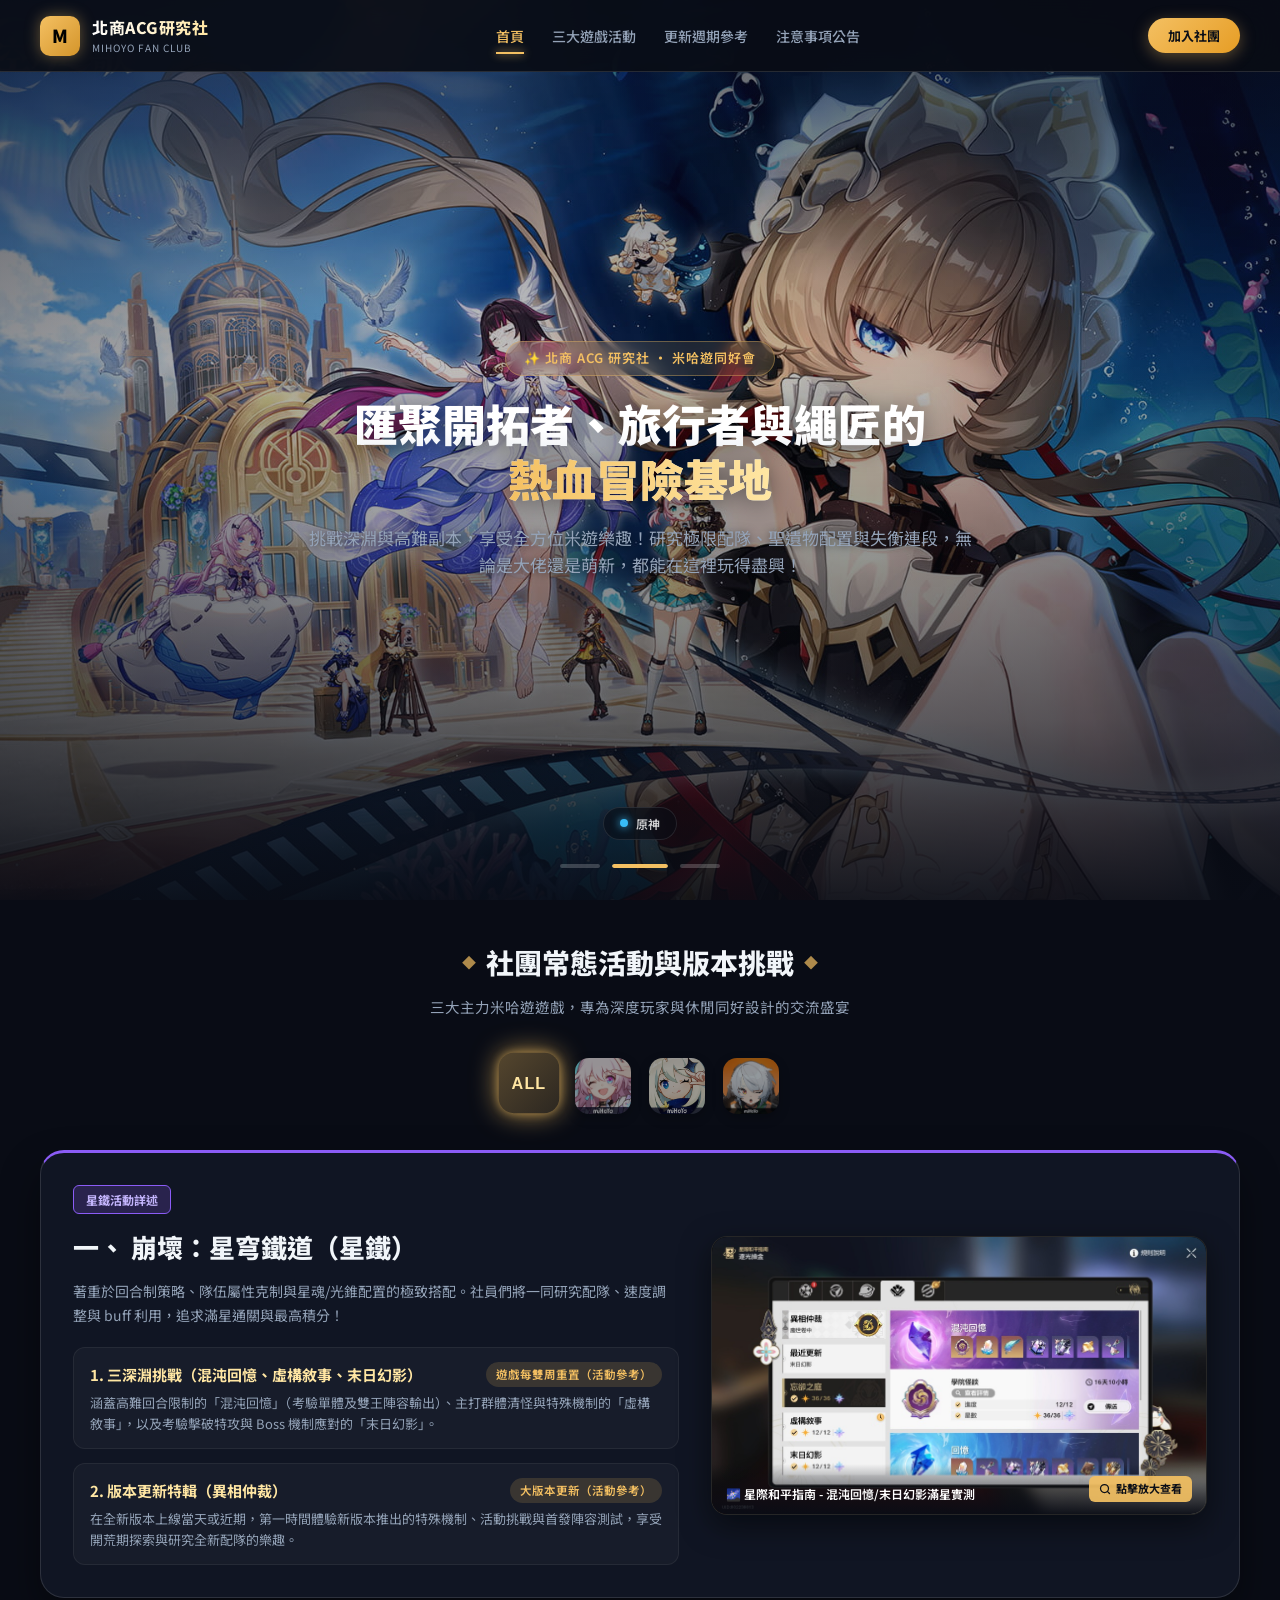
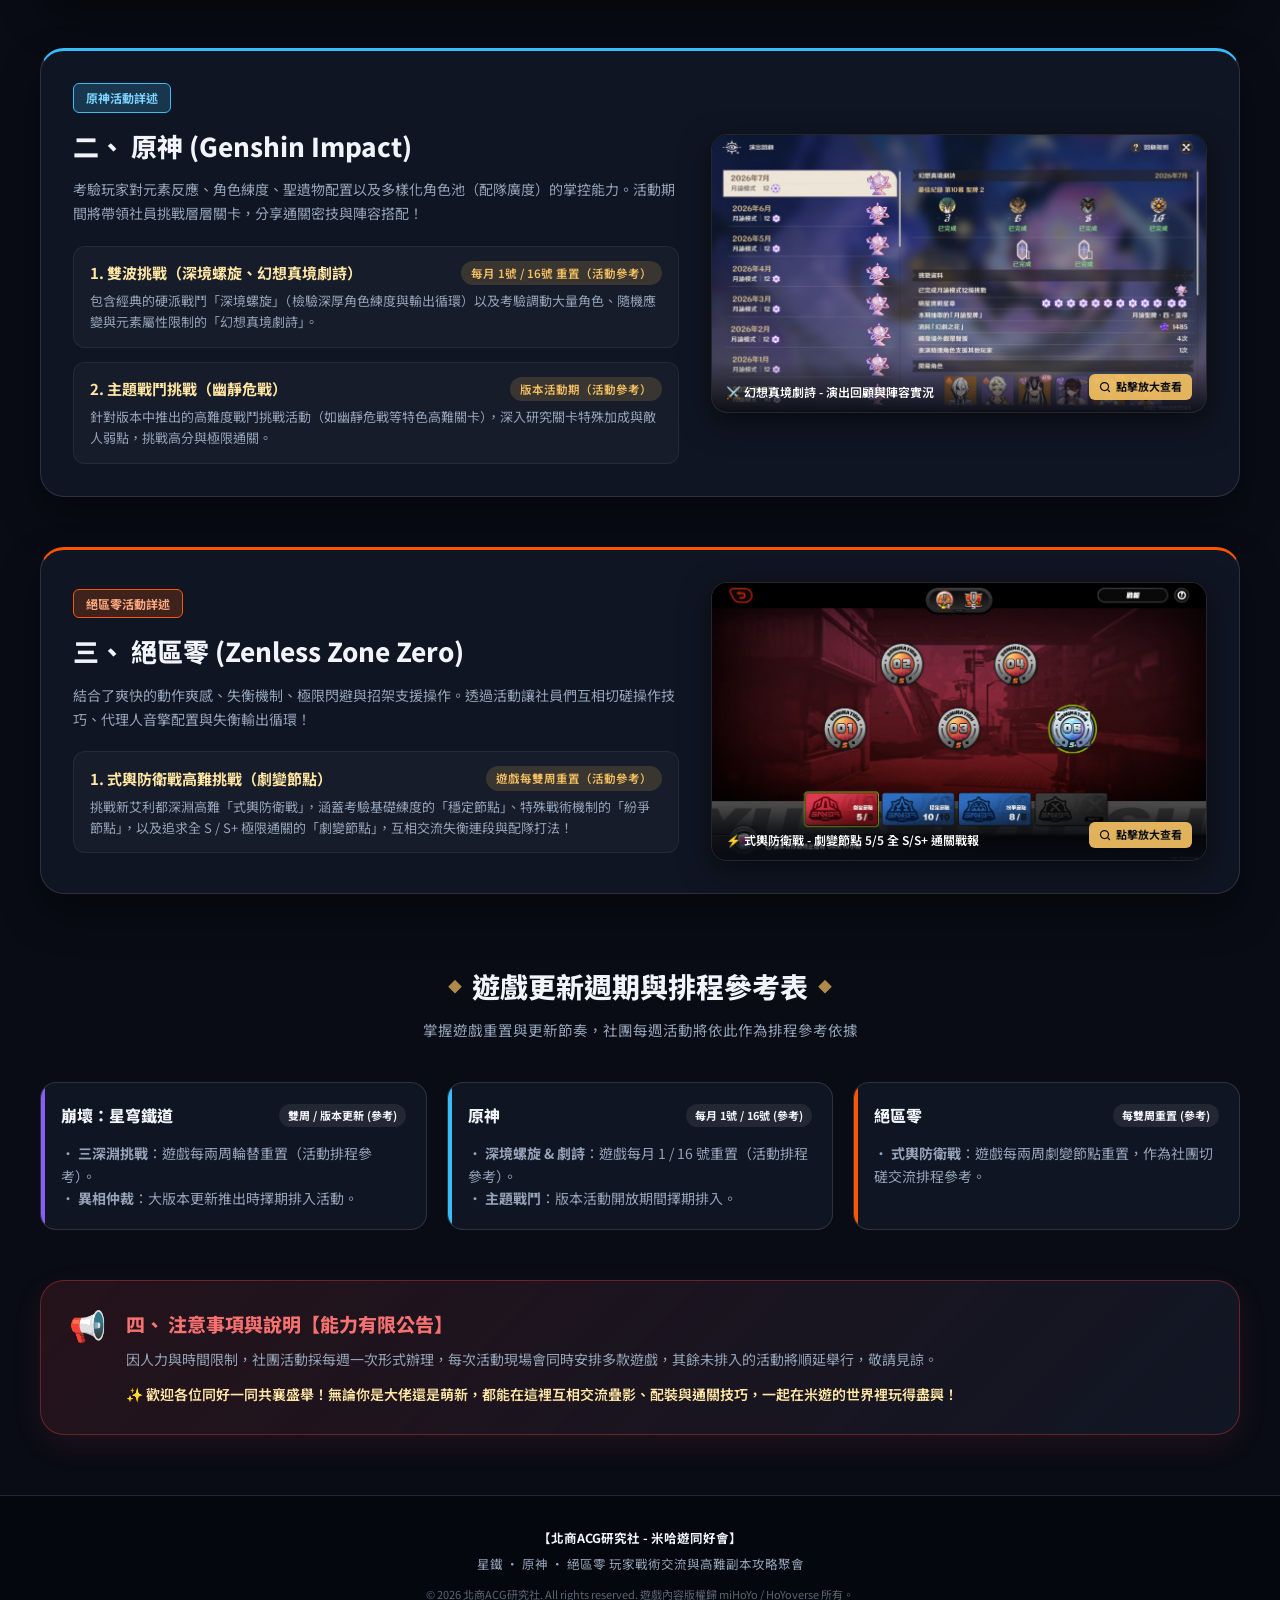
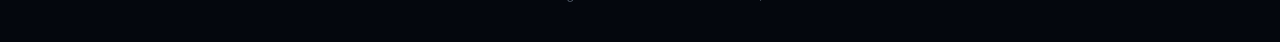
==== index.html @ 608c9e54 "Add files via upload" ====
<!DOCTYPE html>
<html lang="zh-Hant-TW">
<head>
  <meta charset="UTF-8">
  <meta name="viewport" content="width=device-width, initial-scale=1.0">
  <title>北商ACG研究社 - 米哈遊同好會 | 社團活動官方特刊</title>
  <meta name="description" content="匯聚開拓者、旅行者與繩匠的熱血基地！挑戰星鐵三深淵、原神幻想真境劇詩與絕區零危局強襲，享受全方位米遊樂趣！">
  <meta http-equiv="Cache-Control" content="no-cache, no-store, must-revalidate">
  <meta http-equiv="Pragma" content="no-cache">
  <meta http-equiv="Expires" content="0">
  <!-- Google Fonts -->
  <link rel="preconnect" href="https://fonts.googleapis.com">
  <link rel="preconnect" href="https://fonts.gstatic.com" crossorigin>
  <link href="https://fonts.googleapis.com/css2?family=Noto+Sans+TC:wght@400;500;700;900&family=Outfit:wght@600;800;900&display=swap" rel="stylesheet">
  <!-- Stylesheet -->
  <link rel="stylesheet" href="./style.css?v=2.3">
</head>
<body>

  <!-- Navbar Navigation -->
  <header class="navbar">
    <a href="#" class="navbar-brand">
      <div class="logo-badge">M</div>
      <div class="brand-text">
        <h1>北商ACG研究社</h1>
        <p>MIHOYO FAN CLUB</p>
      </div>
    </a>
    
    <button class="hamburger-btn" id="hamburgerBtn" aria-label="開選單">
      <span></span>
      <span></span>
      <span></span>
    </button>

    <ul class="nav-links" id="navLinks">
      <li><a href="#hero" class="active">首頁</a></li>
      <li><a href="#games">三大遊戲活動</a></li>
      <li><a href="#schedule">更新週期參考</a></li>
      <li><a href="#notice">注意事項公告</a></li>
      <li class="mobile-only-join">
        <div class="join-dropdown">
          <button class="btn-join" id="mobileJoinBtn">加入社團</button>
          <div class="join-dropdown-menu">
            <a href="javascript:void(0)" class="join-dropdown-item dc-qr-trigger">
              <svg width="18" height="18" viewBox="0 0 24 24" fill="currentColor"><path d="M20.317 4.37a19.791 19.791 0 0 0-4.885-1.515.074.074 0 0 0-.079.037c-.21.375-.444.864-.608 1.25a18.27 18.27 0 0 0-5.487 0 12.64 12.64 0 0 0-.617-1.25.077.077 0 0 0-.079-.037A19.736 19.736 0 0 0 3.677 4.37a.07.07 0 0 0-.032.027C.533 9.046-.32 13.58.099 18.057a.082.082 0 0 0 .031.057 19.9 19.9 0 0 0 5.993 3.03.078.078 0 0 0 .084-.028c.462-.63.874-1.295 1.226-1.994a.076.076 0 0 0-.041-.106 13.107 13.107 0 0 1-1.872-.892.077.077 0 0 1-.008-.128 10.2 10.2 0 0 0 .372-.292.074.074 0 0 1 .077-.01c3.928 1.793 8.18 1.793 12.062 0a.074.074 0 0 1 .078.01c.12.098.246.198.373.292a.077.077 0 0 1-.006.127 12.299 12.299 0 0 1-1.873.892.077.077 0 0 0-.041.107c.36.698.772 1.362 1.225 1.993a.076.076 0 0 0 .084.028 19.839 19.839 0 0 0 6.002-3.03.077.077 0 0 0 .032-.054c.5-5.177-.838-9.674-3.549-13.66a.061.061 0 0 0-.031-.03z"/></svg>
              <span>社團 DC 連結</span>
            </a>
            <a href="javascript:void(0)" class="join-dropdown-item ig-qr-trigger">
              <svg width="18" height="18" viewBox="0 0 24 24" fill="currentColor"><path d="M12 2.163c3.204 0 3.584.012 4.85.07 3.252.148 4.771 1.691 4.919 4.919.058 1.265.069 1.645.069 4.849 0 3.205-.012 3.584-.069 4.849-.149 3.225-1.664 4.771-4.919 4.919-1.266.058-1.644.07-4.85.07-3.204 0-3.584-.012-4.849-.07-3.26-.149-4.771-1.699-4.919-4.92-.058-1.265-.07-1.644-.07-4.849 0-3.204.013-3.583.07-4.849.149-3.227 1.664-4.771 4.919-4.919 1.266-.057 1.645-.069 4.849-.069zM12 0C8.741 0 8.333.014 7.053.072 2.695.272.273 2.69.073 7.052.014 8.333 0 8.741 0 12c0 3.259.014 3.668.072 4.948.2 4.358 2.618 6.78 6.98 6.98C8.333 23.986 8.741 24 12 24c3.259 0 3.668-.014 4.948-.072 4.354-.2 6.782-2.618 6.979-6.98.059-1.28.073-1.689.073-4.948 0-3.259-.014-3.667-.072-4.947-.196-4.354-2.617-6.78-6.979-6.98C15.668.014 15.259 0 12 0zm0 5.838a6.162 6.162 0 1 0 0 12.324 6.162 6.162 0 0 0 0-12.324zM12 16a4 4 0 1 1 0-8 4 4 0 0 1 0 8zm6.406-11.845a1.44 1.44 0 1 0 0 2.881 1.44 1.44 0 0 0 0-2.881z"/></svg>
              <span>社團 IG 連結</span>
            </a>
          </div>
        </div>
      </li>
    </ul>

    <div class="join-dropdown desktop-join">
      <button class="btn-join">加入社團</button>
      <div class="join-dropdown-menu">
        <a href="javascript:void(0)" class="join-dropdown-item dc-qr-trigger">
          <svg width="18" height="18" viewBox="0 0 24 24" fill="currentColor"><path d="M20.317 4.37a19.791 19.791 0 0 0-4.885-1.515.074.074 0 0 0-.079.037c-.21.375-.444.864-.608 1.25a18.27 18.27 0 0 0-5.487 0 12.64 12.64 0 0 0-.617-1.25.077.077 0 0 0-.079-.037A19.736 19.736 0 0 0 3.677 4.37a.07.07 0 0 0-.032.027C.533 9.046-.32 13.58.099 18.057a.082.082 0 0 0 .031.057 19.9 19.9 0 0 0 5.993 3.03.078.078 0 0 0 .084-.028c.462-.63.874-1.295 1.226-1.994a.076.076 0 0 0-.041-.106 13.107 13.107 0 0 1-1.872-.892.077.077 0 0 1-.008-.128 10.2 10.2 0 0 0 .372-.292.074.074 0 0 1 .077-.01c3.928 1.793 8.18 1.793 12.062 0a.074.074 0 0 1 .078.01c.12.098.246.198.373.292a.077.077 0 0 1-.006.127 12.299 12.299 0 0 1-1.873.892.077.077 0 0 0-.041.107c.36.698.772 1.362 1.225 1.993a.076.076 0 0 0 .084.028 19.839 19.839 0 0 0 6.002-3.03.077.077 0 0 0 .032-.054c.5-5.177-.838-9.674-3.549-13.66a.061.061 0 0 0-.031-.03z"/></svg>
          <span>社團 DC 連結</span>
        </a>
        <a href="javascript:void(0)" class="join-dropdown-item ig-qr-trigger">
          <svg width="18" height="18" viewBox="0 0 24 24" fill="currentColor"><path d="M12 2.163c3.204 0 3.584.012 4.85.07 3.252.148 4.771 1.691 4.919 4.919.058 1.265.069 1.645.069 4.849 0 3.205-.012 3.584-.069 4.849-.149 3.225-1.664 4.771-4.919 4.919-1.266.058-1.644.07-4.85.07-3.204 0-3.584-.012-4.849-.07-3.26-.149-4.771-1.699-4.919-4.92-.058-1.265-.07-1.644-.07-4.849 0-3.204.013-3.583.07-4.849.149-3.227 1.664-4.771 4.919-4.919 1.266-.057 1.645-.069 4.849-.069zM12 0C8.741 0 8.333.014 7.053.072 2.695.272.273 2.69.073 7.052.014 8.333 0 8.741 0 12c0 3.259.014 3.668.072 4.948.2 4.358 2.618 6.78 6.98 6.98C8.333 23.986 8.741 24 12 24c3.259 0 3.668-.014 4.948-.072 4.354-.2 6.782-2.618 6.979-6.98.059-1.28.073-1.689.073-4.948 0-3.259-.014-3.667-.072-4.947-.196-4.354-2.617-6.78-6.979-6.98C15.668.014 15.259 0 12 0zm0 5.838a6.162 6.162 0 1 0 0 12.324 6.162 6.162 0 0 0 0-12.324zM12 16a4 4 0 1 1 0-8 4 4 0 0 1 0 8zm6.406-11.845a1.44 1.44 0 1 0 0 2.881 1.44 1.44 0 0 0 0-2.881z"/></svg>
          <span>社團 IG 連結</span>
        </a>
      </div>
    </div>
  </header>


  <!-- Hero Slideshow Section -->
  <section id="hero" class="hero-section">
    <!-- Slideshow Background Layer -->
    <div class="hero-slideshow">
      <div class="hero-slide slide-hsr active" style="background-image: url('./images/slide-hsr.webp');">
        <div class="slide-overlay"></div>
      </div>
      <div class="hero-slide slide-genshin" style="background-image: url('./images/slide-genshin.jpg');">
        <div class="slide-overlay"></div>
      </div>
      <div class="hero-slide slide-zzz" style="background-image: url('./images/slide-zzz.jpg');">
        <div class="slide-overlay"></div>
      </div>
    </div>

    <!-- Slide Navigation Arrows -->
    <button class="slide-arrow slide-arrow-prev" id="slidePrev" aria-label="上一張">
      <svg width="24" height="24" viewBox="0 0 24 24" fill="none" stroke="currentColor" stroke-width="2.5" stroke-linecap="round" stroke-linejoin="round"><polyline points="15 18 9 12 15 6"></polyline></svg>
    </button>
    <button class="slide-arrow slide-arrow-next" id="slideNext" aria-label="下一張">
      <svg width="24" height="24" viewBox="0 0 24 24" fill="none" stroke="currentColor" stroke-width="2.5" stroke-linecap="round" stroke-linejoin="round"><polyline points="9 6 15 12 9 18"></polyline></svg>
    </button>

    <!-- Slide Indicator Dots -->
    <div class="slide-indicators">
      <button class="slide-dot active" data-slide="0" aria-label="崩壞：星穹鐵道">
        <span class="dot-progress"></span>
      </button>
      <button class="slide-dot" data-slide="1" aria-label="原神">
        <span class="dot-progress"></span>
      </button>
      <button class="slide-dot" data-slide="2" aria-label="絕區零">
        <span class="dot-progress"></span>
      </button>
    </div>

    <!-- Slide Game Label -->
    <div class="slide-game-label" id="slideGameLabel">
      <span class="slide-label-icon hsr"></span>
      <span class="slide-label-text">崩壞：星穹鐵道</span>
    </div>

    <!-- Hero Text Overlay -->
    <div class="hero-content-overlay">
      <div class="container">
        <div class="hero-subtitle">
          <span>✨ 北商 ACG 研究社 · 米哈遊同好會</span>
        </div>
        <h1 class="hero-title">匯聚開拓者、旅行者與繩匠的<br><span style="background: linear-gradient(90deg, #f4c062, #ffe6a3); -webkit-background-clip: text; -webkit-text-fill-color: transparent;">熱血冒險基地</span></h1>
        <p class="hero-desc">挑戰深淵與高難副本，享受全方位米遊樂趣！研究極限配隊、聖遺物配置與失衡連段，無論是大佬還是萌新，都能在這裡玩得盡興！</p>
      </div>
    </div>
  </section>

  <!-- Main Showcase Section -->
  <main class="container">

    <!-- Game Category Tabs Filter -->
    <section id="games" style="padding-top: 40px;">
      <div class="section-header">
        <h2 class="section-title">社團常態活動與版本挑戰</h2>
        <p class="section-desc">三大主力米哈遊遊戲，專為深度玩家與休閒同好設計的交流盛宴</p>
      </div>

      <div class="game-tabs-nav">
        <button class="tab-btn active" data-game="all">ALL</button>
        <button class="tab-btn hsr-tab" data-game="hsr" aria-label="崩壞：星穹鐵道" title="崩壞：星穹鐵道">
          <img src="./images/hsr-icon.webp" alt="崩壞：星穹鐵道" class="tab-icon-img">
        </button>
        <button class="tab-btn genshin-tab" data-game="genshin" aria-label="原神" title="原神">
          <img src="./images/genshin-icon.webp" alt="原神" class="tab-icon-img">
        </button>
        <button class="tab-btn zzz-tab" data-game="zzz" aria-label="絕區零" title="絕區零">
          <img src="./images/zzz-icon.jpg" alt="絕區零" class="tab-icon-img">
        </button>
      </div>

      <!-- Game Detail 1: Honkai: Star Rail -->
      <div class="game-detail-card hsr-card" data-game="hsr">
        <div class="card-info">
          <span class="card-badge hsr-badge">星鐵活動詳述</span>
          <h3 class="card-title">一、 崩壞：星穹鐵道（星鐵）</h3>
          <p class="card-desc">著重於回合制策略、隊伍屬性克制與星魂/光錐配置的極致搭配。社員們將一同研究配隊、速度調整與 buff 利用，追求滿星通關與最高積分！</p>

          <div class="activity-list">
            <div class="activity-item">
              <div class="activity-header">
                <span class="activity-name">1. 三深淵挑戰（混沌回憶、虛構敘事、末日幻影）</span>
                <span class="activity-freq">遊戲每雙周重置（活動參考）</span>
              </div>
              <p class="activity-detail">涵蓋高難回合限制的「混沌回憶」（考驗單體及雙王陣容輸出）、主打群體清怪與特殊機制的「虛構敘事」，以及考驗擊破特攻與 Boss 機制應對的「末日幻影」。</p>
            </div>

            <div class="activity-item">
              <div class="activity-header">
                <span class="activity-name">2. 版本更新特輯（異相仲裁）</span>
                <span class="activity-freq">大版本更新（活動參考）</span>
              </div>
              <p class="activity-detail">在全新版本上線當天或近期，第一時間體驗新版本推出的特殊機制、活動挑戰與首發陣容測試，享受開荒期探索與研究全新配隊的樂趣。</p>
            </div>
          </div>
        </div>

        <div class="screenshot-box">
          <img src="./images/image1.png" alt="崩壞星穹鐵道 逐光撿金與混沌回憶 36/36 滿星介面" class="screenshot-img">
          <div class="screenshot-overlay">
            <span class="screenshot-caption">🌌 星際和平指南 - 混沌回憶/末日幻影滿星實測</span>
            <span class="screenshot-zoom-btn">
              <svg width="12" height="12" viewBox="0 0 24 24" fill="none" stroke="currentColor" stroke-width="2.5" stroke-linecap="round" stroke-linejoin="round"><circle cx="11" cy="11" r="8"></circle><line x1="21" y1="21" x2="16.65" y2="16.65"></line></svg>
              點擊放大查看
            </span>
          </div>
        </div>
      </div>

      <!-- Game Detail 2: Genshin Impact -->
      <div class="game-detail-card genshin-card" data-game="genshin">
        <div class="card-info">
          <span class="card-badge genshin-badge">原神活動詳述</span>
          <h3 class="card-title">二、 原神 (Genshin Impact)</h3>
          <p class="card-desc">考驗玩家對元素反應、角色練度、聖遺物配置以及多樣化角色池（配隊廣度）的掌控能力。活動期間將帶領社員挑戰層層關卡，分享通關密技與陣容搭配！</p>

          <div class="activity-list">
            <div class="activity-item">
              <div class="activity-header">
                <span class="activity-name">1. 雙波挑戰（深境螺旋、幻想真境劇詩）</span>
                <span class="activity-freq">每月 1號 / 16號 重置（活動參考）</span>
              </div>
              <p class="activity-detail">包含經典的硬派戰鬥「深境螺旋」（檢驗深厚角色練度與輸出循環）以及考驗調動大量角色、隨機應變與元素屬性限制的「幻想真境劇詩」。</p>
            </div>

            <div class="activity-item">
              <div class="activity-header">
                <span class="activity-name">2. 主題戰鬥挑戰（幽靜危戰）</span>
                <span class="activity-freq">版本活動期（活動參考）</span>
              </div>
              <p class="activity-detail">針對版本中推出的高難度戰鬥挑戰活動（如幽靜危戰等特色高難關卡），深入研究關卡特殊加成與敵人弱點，挑戰高分與極限通關。</p>
            </div>
          </div>
        </div>

        <div class="screenshot-box">
          <img src="./images/image2.png" alt="原神 幻想真境劇詩 月論模式第10幕滿星介面" class="screenshot-img">
          <div class="screenshot-overlay">
            <span class="screenshot-caption">⚔️ 幻想真境劇詩 - 演出回顧與陣容實況</span>
            <span class="screenshot-zoom-btn">
              <svg width="12" height="12" viewBox="0 0 24 24" fill="none" stroke="currentColor" stroke-width="2.5" stroke-linecap="round" stroke-linejoin="round"><circle cx="11" cy="11" r="8"></circle><line x1="21" y1="21" x2="16.65" y2="16.65"></line></svg>
              點擊放大查看
            </span>
          </div>
        </div>
      </div>

      <!-- Game Detail 3: Zenless Zone Zero -->
      <div class="game-detail-card zzz-card" data-game="zzz">
        <div class="card-info">
          <span class="card-badge zzz-badge">絕區零活動詳述</span>
          <h3 class="card-title">三、 絕區零 (Zenless Zone Zero)</h3>
          <p class="card-desc">結合了爽快的動作爽感、失衡機制、極限閃避與招架支援操作。透過活動讓社員們互相切磋操作技巧、代理人音擎配置與失衡輸出循環！</p>

          <div class="activity-list">
            <div class="activity-item">
              <div class="activity-header">
                <span class="activity-name">1. 式輿防衛戰高難挑戰（劇變節點）</span>
                <span class="activity-freq">遊戲每雙周重置（活動參考）</span>
              </div>
              <p class="activity-detail">挑戰新艾利都深淵高難「式輿防衛戰」，涵蓋考驗基礎練度的「穩定節點」、特殊戰術機制的「紛爭節點」，以及追求全 S / S+ 極限通關的「劇變節點」，互相交流失衡連段與配隊打法！</p>
            </div>
          </div>
        </div>

        <div class="screenshot-box">
          <img src="./images/image3.png" alt="絕區零 式輿防衛戰 劇變節點全 S/S+ 通關紀錄" class="screenshot-img">
          <div class="screenshot-overlay">
            <span class="screenshot-caption">⚡ 式輿防衛戰 - 劇變節點 5/5 全 S/S+ 通關戰報</span>
            <span class="screenshot-zoom-btn">
              <svg width="12" height="12" viewBox="0 0 24 24" fill="none" stroke="currentColor" stroke-width="2.5" stroke-linecap="round" stroke-linejoin="round"><circle cx="11" cy="11" r="8"></circle><line x1="21" y1="21" x2="16.65" y2="16.65"></line></svg>
              點擊放大查看
            </span>
          </div>
        </div>
      </div>
    </section>

    <!-- Schedule Grid Section -->
    <section id="schedule" style="padding-top: 20px;">
      <div class="section-header">
        <h2 class="section-title">遊戲更新週期與排程參考表</h2>
        <p class="section-desc">掌握遊戲重置與更新節奏，社團每週活動將依此作為排程參考依據</p>
      </div>

      <div class="schedule-grid">
        <div class="schedule-card hsr">
          <div class="schedule-header">
            <span class="schedule-game-name">崩壞：星穹鐵道</span>
            <span class="schedule-time-badge">雙周 / 版本更新 (參考)</span>
          </div>
          <p style="font-size: 14px; color: var(--text-muted);">
            • <strong>三深淵挑戰</strong>：遊戲每兩周輪替重置（活動排程參考）。<br>
            • <strong>異相仲裁</strong>：大版本更新推出時擇期排入活動。
          </p>
        </div>

        <div class="schedule-card genshin">
          <div class="schedule-header">
            <span class="schedule-game-name">原神</span>
            <span class="schedule-time-badge">每月 1號 / 16號 (參考)</span>
          </div>
          <p style="font-size: 14px; color: var(--text-muted);">
            • <strong>深境螺旋 & 劇詩</strong>：遊戲每月 1 / 16 號重置（活動排程參考）。<br>
            • <strong>主題戰鬥</strong>：版本活動開放期間擇期排入。
          </p>
        </div>

        <div class="schedule-card zzz">
          <div class="schedule-header">
            <span class="schedule-game-name">絕區零</span>
            <span class="schedule-time-badge">每雙周重置 (參考)</span>
          </div>
          <p style="font-size: 14px; color: var(--text-muted);">
            • <strong>式輿防衛戰</strong>：遊戲每兩周劇變節點重置，作為社團切磋交流排程參考。
          </p>
        </div>
      </div>
    </section>

    <!-- Notice Section -->
    <section id="notice" class="notice-section">
      <div class="notice-card">
        <div class="notice-icon">📢</div>
        <div class="notice-content">
          <h3>四、 注意事項與說明【能力有限公告】</h3>
          <p>因人力與時間限制，社團活動採每週一次形式辦理，每次活動現場會同時安排多款遊戲，其餘未排入的活動將順延舉行，敬請見諒。</p>
          <p style="margin-top: 12px; color: var(--gold-bright); font-weight: 600;">
            ✨ 歡迎各位同好一同共襄盛舉！無論你是大佬還是萌新，都能在這裡互相交流疊影、配裝與通關技巧，一起在米遊的世界裡玩得盡興！
          </p>
        </div>
      </div>
    </section>

  </main>

  <!-- Image Lightbox Modal -->
  <div id="imageModal" class="modal-overlay">
    <div class="modal-content">
      <span id="modalClose" class="modal-close">&times;</span>
      <img id="modalImage" src="" alt="遊戲畫面大圖展示">
    </div>
  </div>

  <!-- IG QR Code Modal -->
  <div id="igQrModal" class="ig-qr-overlay">
    <div class="ig-qr-card">
      <button id="igQrClose" class="ig-qr-close">&times;</button>
      <img src="./images/ig-qrcode.png" alt="@NTUB_ACG Instagram QR Code" class="ig-qr-image">
      <a href="https://www.instagram.com/ntub_acg" class="ig-qr-visit-btn" target="_blank" rel="noopener">
        <svg width="16" height="16" viewBox="0 0 24 24" fill="currentColor"><path d="M12 2.163c3.204 0 3.584.012 4.85.07 3.252.148 4.771 1.691 4.919 4.919.058 1.265.069 1.645.069 4.849 0 3.205-.012 3.584-.069 4.849-.149 3.225-1.664 4.771-4.919 4.919-1.266.058-1.644.07-4.85.07-3.204 0-3.584-.012-4.849-.07-3.26-.149-4.771-1.699-4.919-4.92-.058-1.265-.07-1.644-.07-4.849 0-3.204.013-3.583.07-4.849.149-3.227 1.664-4.771 4.919-4.919 1.266-.057 1.645-.069 4.849-.069zM12 0C8.741 0 8.333.014 7.053.072 2.695.272.273 2.69.073 7.052.014 8.333 0 8.741 0 12c0 3.259.014 3.668.072 4.948.2 4.358 2.618 6.78 6.98 6.98C8.333 23.986 8.741 24 12 24c3.259 0 3.668-.014 4.948-.072 4.354-.2 6.782-2.618 6.979-6.98.059-1.28.073-1.689.073-4.948 0-3.259-.014-3.667-.072-4.947-.196-4.354-2.617-6.78-6.979-6.98C15.668.014 15.259 0 12 0zm0 5.838a6.162 6.162 0 1 0 0 12.324 6.162 6.162 0 0 0 0-12.324zM12 16a4 4 0 1 1 0-8 4 4 0 0 1 0 8zm6.406-11.845a1.44 1.44 0 1 0 0 2.881 1.44 1.44 0 0 0 0-2.881z"/></svg>
        前往 Instagram 頁面
      </a>
    </div>
  </div>

  <!-- DC QR Code Modal -->
  <div id="dcQrModal" class="ig-qr-overlay dc-qr-overlay">
    <div class="ig-qr-card dc-qr-card">
      <button id="dcQrClose" class="ig-qr-close">&times;</button>
      <img src="./images/dc-qrcode.png" alt="Discord QR Code" class="ig-qr-image dc-qr-image">
      <p class="ig-qr-handle dc-qr-handle">Discord 伺服器</p>
      <a href="https://discord.gg/GB56TJduUf" class="dc-qr-visit-btn" target="_blank" rel="noopener">
        <svg width="18" height="18" viewBox="0 0 24 24" fill="currentColor"><path d="M20.317 4.37a19.791 19.791 0 0 0-4.885-1.515.074.074 0 0 0-.079.037c-.21.375-.444.864-.608 1.25a18.27 18.27 0 0 0-5.487 0 12.64 12.64 0 0 0-.617-1.25.077.077 0 0 0-.079-.037A19.736 19.736 0 0 0 3.677 4.37a.07.07 0 0 0-.032.027C.533 9.046-.32 13.58.099 18.057a.082.082 0 0 0 .031.057 19.9 19.9 0 0 0 5.993 3.03.078.078 0 0 0 .084-.028c.462-.63.874-1.295 1.226-1.994a.076.076 0 0 0-.041-.106 13.107 13.107 0 0 1-1.872-.892.077.077 0 0 1-.008-.128 10.2 10.2 0 0 0 .372-.292.074.074 0 0 1 .077-.01c3.928 1.793 8.18 1.793 12.062 0a.074.074 0 0 1 .078.01c.12.098.246.198.373.292a.077.077 0 0 1-.006.127 12.299 12.299 0 0 1-1.873.892.077.077 0 0 0-.041.107c.36.698.772 1.362 1.225 1.993a.076.076 0 0 0 .084.028 19.839 19.839 0 0 0 6.002-3.03.077.077 0 0 0 .032-.054c.5-5.177-.838-9.674-3.549-13.66a.061.061 0 0 0-.031-.03z"/></svg>
        前往 Discord 伺服器
      </a>
    </div>
  </div>

  <!-- Footer -->
  <footer>
    <div class="container">
      <p style="font-weight: 700; color: var(--text-main);">【北商ACG研究社 - 米哈遊同好會】</p>
      <p>星鐵 · 原神 · 絕區零 玩家戰術交流與高難副本攻略聚會</p>
      <p style="font-size: 11px; opacity: 0.6; margin-top: 12px;">© 2026 北商ACG研究社. All rights reserved. 遊戲內容版權歸 miHoYo / HoYoverse 所有。</p>
    </div>
  </footer>

  <!-- Script -->
  <script src="./script.js?v=2.3"></script>
</body>
</html>
---- style.css ----
/* ==========================================================================
   北商ACG研究社 - 米哈遊同好會 (miHoYo Mobile & Desktop Design System)
   ========================================================================== */

:root {
  /* Color Palette - Deep Space & Game Themes */
  --bg-dark: #090c15;
  --bg-card: rgba(18, 24, 38, 0.85);
  --bg-card-hover: rgba(28, 38, 58, 0.95);
  --border-glow: rgba(244, 192, 98, 0.3);
  
  /* Brand Accent Colors */
  --gold-primary: #f4c062;
  --gold-bright: #ffe6a3;
  --text-main: #f1f5f9;
  --text-muted: #94a3b8;
  
  /* Game Themes */
  --hsr-purple: #8b5cf6;     /* 崩壞：星穹鐵道 (Honkai: Star Rail) */
  --hsr-glow: rgba(139, 92, 246, 0.4);
  --genshin-cyan: #38bdf8;  /* 原神 (Genshin Impact) */
  --genshin-glow: rgba(56, 189, 248, 0.4);
  --zzz-orange: #ff5500;    /* 絕區零 (Zenless Zone Zero) */
  --zzz-glow: rgba(255, 85, 0, 0.4);
  
  /* Layout Radius & Shadow */
  --radius-sm: 8px;
  --radius-md: 16px;
  --radius-lg: 24px;
  --shadow-glow: 0 0 30px rgba(244, 192, 98, 0.15);
  --glass-border: 1px solid rgba(255, 255, 255, 0.12);
}

/* Reset & Base Styles */
* {
  margin: 0;
  padding: 0;
  box-sizing: border-box;
}

html {
  scroll-behavior: smooth;
  font-family: 'PingFang TC', 'Noto Sans TC', 'Microsoft JhengHei', sans-serif;
  -webkit-text-size-adjust: 100%;
}

body {
  background-color: var(--bg-dark);
  color: var(--text-main);
  overflow-x: hidden;
  line-height: 1.6;
  background-image: 
    radial-gradient(circle at 15% 20%, rgba(139, 92, 246, 0.15) 0%, transparent 45%),
    radial-gradient(circle at 85% 60%, rgba(56, 189, 248, 0.12) 0%, transparent 45%),
    radial-gradient(circle at 50% 85%, rgba(255, 85, 0, 0.1) 0%, transparent 50%);
  background-attachment: fixed;
}

/* Header & Nav */
.navbar {
  position: fixed;
  top: 0;
  left: 0;
  width: 100%;
  height: 72px;
  background: rgba(9, 12, 21, 0.92);
  backdrop-filter: blur(16px);
  -webkit-backdrop-filter: blur(16px);
  border-bottom: var(--glass-border);
  z-index: 1000;
  display: flex;
  justify-content: space-between;
  align-items: center;
  padding: 0 40px;
  transition: all 0.3s ease;
}

.navbar-brand {
  display: flex;
  align-items: center;
  gap: 12px;
  text-decoration: none;
  z-index: 1002;
}

.logo-badge {
  width: 40px;
  height: 40px;
  background: linear-gradient(135deg, var(--gold-primary), #d4952b);
  border-radius: 10px;
  display: flex;
  align-items: center;
  justify-content: center;
  font-weight: 900;
  color: #000;
  font-size: 18px;
  box-shadow: 0 0 15px rgba(244, 192, 98, 0.4);
  flex-shrink: 0;
}

.brand-text h1 {
  font-size: 16px;
  font-weight: 800;
  letter-spacing: 0.5px;
  color: var(--text-main);
  background: linear-gradient(90deg, #ffffff, var(--gold-bright));
  -webkit-background-clip: text;
  -webkit-text-fill-color: transparent;
  white-space: nowrap;
}

.brand-text p {
  font-size: 10px;
  color: var(--text-muted);
  letter-spacing: 1px;
  white-space: nowrap;
}

/* Nav Links */
.nav-links {
  display: flex;
  align-items: center;
  gap: 28px;
  list-style: none;
}

.nav-links a {
  color: var(--text-muted);
  text-decoration: none;
  font-size: 14px;
  font-weight: 500;
  transition: all 0.25s ease;
  position: relative;
  white-space: nowrap;
}

.nav-links a:hover, .nav-links a.active {
  color: var(--gold-primary);
}

.nav-links a.active::after {
  content: '';
  position: absolute;
  bottom: -8px;
  left: 0;
  width: 100%;
  height: 2px;
  background: var(--gold-primary);
  box-shadow: 0 0 8px var(--gold-primary);
}

.btn-join {
  background: linear-gradient(135deg, var(--gold-primary), #e69d25);
  color: #0c0f17;
  padding: 8px 20px;
  border-radius: 30px;
  font-weight: 700;
  font-size: 13px;
  text-decoration: none;
  box-shadow: 0 4px 16px rgba(244, 192, 98, 0.35);
  transition: all 0.3s cubic-bezier(0.175, 0.885, 0.32, 1.275);
  white-space: nowrap;
  border: none;
  cursor: pointer;
  font-family: inherit;
}

.btn-join:hover {
  transform: translateY(-2px) scale(1.03);
  box-shadow: 0 6px 24px rgba(244, 192, 98, 0.55);
}

/* Join Dropdown Container */
.join-dropdown {
  position: relative;
  z-index: 1003;
}

.join-dropdown-menu {
  position: absolute;
  top: calc(100% + 8px);
  right: 0;
  min-width: 180px;
  background: rgba(14, 18, 30, 0.95);
  backdrop-filter: blur(20px);
  -webkit-backdrop-filter: blur(20px);
  border: 1px solid rgba(255, 255, 255, 0.12);
  border-radius: 14px;
  padding: 8px;
  opacity: 0;
  visibility: hidden;
  transform: translateY(-8px);
  transition: all 0.25s cubic-bezier(0.4, 0, 0.2, 1);
  box-shadow: 0 12px 40px rgba(0, 0, 0, 0.5), 0 0 20px rgba(244, 192, 98, 0.08);
  pointer-events: none;
}

.join-dropdown:hover .join-dropdown-menu,
.join-dropdown.active .join-dropdown-menu {
  opacity: 1;
  visibility: visible;
  transform: translateY(0);
  pointer-events: auto;
}

.join-dropdown-item {
  display: flex;
  align-items: center;
  gap: 10px;
  padding: 10px 14px;
  border-radius: 10px;
  color: var(--text-muted);
  text-decoration: none;
  font-size: 13px;
  font-weight: 600;
  transition: all 0.2s ease;
  white-space: nowrap;
}

.join-dropdown-item:hover {
  background: rgba(244, 192, 98, 0.12);
  color: var(--gold-primary);
}

.join-dropdown-item svg {
  flex-shrink: 0;
  opacity: 0.7;
  transition: opacity 0.2s ease;
}

.join-dropdown-item:hover svg {
  opacity: 1;
}

.mobile-only-join {
  display: none;
}

/* Hamburger Button */
.hamburger-btn {
  display: none;
  background: transparent;
  border: none;
  cursor: pointer;
  padding: 8px;
  z-index: 1002;
  flex-direction: column;
  gap: 5px;
}

.hamburger-btn span {
  display: block;
  width: 24px;
  height: 2px;
  background: var(--gold-primary);
  border-radius: 2px;
  transition: all 0.3s ease;
}

/* Hero Section - Fullscreen Slideshow */
.hero-section {
  min-height: 100vh;
  position: relative;
  overflow: hidden;
  display: flex;
  flex-direction: column;
  justify-content: center;
  align-items: center;
  cursor: pointer;
  user-select: none;
  -webkit-user-select: none;
}

/* Slideshow Container */
.hero-slideshow {
  position: absolute;
  top: 0;
  left: 0;
  width: 100%;
  height: 100%;
  z-index: 0;
}

.hero-slide {
  position: absolute;
  top: 0;
  left: 0;
  width: 100%;
  height: 100%;
  background-size: cover;
  background-position: center;
  opacity: 0;
  transform: scale(1.08);
  transition: opacity 1.2s cubic-bezier(0.4, 0, 0.2, 1), transform 7s ease-out;
  will-change: opacity, transform;
}

.hero-slide.active {
  opacity: 1;
  transform: scale(1);
}

.hero-slide.exiting {
  opacity: 0;
  transform: scale(1.04);
  transition: opacity 1.2s cubic-bezier(0.4, 0, 0.2, 1), transform 1.2s ease-in;
}

.slide-overlay {
  position: absolute;
  top: 0;
  left: 0;
  width: 100%;
  height: 100%;
  background:
    linear-gradient(180deg, rgba(9, 12, 21, 0.55) 0%, rgba(9, 12, 21, 0.25) 40%, rgba(9, 12, 21, 0.6) 80%, rgba(9, 12, 21, 0.92) 100%),
    radial-gradient(ellipse at center, transparent 30%, rgba(9, 12, 21, 0.45) 100%);
}

/* Hero Content Overlay */
.hero-content-overlay {
  position: relative;
  z-index: 10;
  text-align: center;
  padding-top: 100px;
  padding-bottom: 80px;
}

/* Slide Navigation Arrows */
.slide-arrow {
  position: absolute;
  top: 50%;
  transform: translateY(-50%);
  z-index: 20;
  background: rgba(255, 255, 255, 0.08);
  backdrop-filter: blur(12px);
  -webkit-backdrop-filter: blur(12px);
  border: 1px solid rgba(255, 255, 255, 0.15);
  border-radius: 50%;
  width: 48px;
  height: 48px;
  display: flex;
  align-items: center;
  justify-content: center;
  color: rgba(255, 255, 255, 0.8);
  cursor: pointer;
  transition: all 0.3s cubic-bezier(0.4, 0, 0.2, 1);
  opacity: 0;
}

.hero-section:hover .slide-arrow {
  opacity: 1;
}

.slide-arrow:hover {
  background: rgba(244, 192, 98, 0.2);
  border-color: rgba(244, 192, 98, 0.5);
  color: var(--gold-primary);
  transform: translateY(-50%) scale(1.1);
  box-shadow: 0 0 24px rgba(244, 192, 98, 0.25);
}

.slide-arrow-prev { left: 24px; }
.slide-arrow-next { right: 24px; }

/* Slide Indicator Dots */
.slide-indicators {
  position: absolute;
  bottom: 32px;
  left: 50%;
  transform: translateX(-50%);
  z-index: 20;
  display: flex;
  gap: 12px;
  align-items: center;
}

.slide-dot {
  width: 40px;
  height: 4px;
  border-radius: 4px;
  background: rgba(255, 255, 255, 0.2);
  border: none;
  cursor: pointer;
  position: relative;
  overflow: hidden;
  transition: all 0.3s ease;
  padding: 0;
}

.slide-dot:hover {
  background: rgba(255, 255, 255, 0.35);
}

.slide-dot.active {
  background: rgba(255, 255, 255, 0.2);
  width: 56px;
}

.dot-progress {
  position: absolute;
  top: 0;
  left: 0;
  height: 100%;
  width: 0%;
  background: var(--gold-primary);
  border-radius: 4px;
  transition: none;
}

.slide-dot.active .dot-progress {
  animation: dotFill 5s linear forwards;
}

@keyframes dotFill {
  from { width: 0%; }
  to { width: 100%; }
}

/* Slide Game Label */
.slide-game-label {
  position: absolute;
  bottom: 60px;
  left: 50%;
  transform: translateX(-50%);
  z-index: 20;
  display: flex;
  align-items: center;
  gap: 8px;
  padding: 6px 16px;
  background: rgba(9, 12, 21, 0.6);
  backdrop-filter: blur(12px);
  -webkit-backdrop-filter: blur(12px);
  border: 1px solid rgba(255, 255, 255, 0.1);
  border-radius: 20px;
  font-size: 12px;
  font-weight: 600;
  color: rgba(255, 255, 255, 0.8);
  opacity: 0;
  transition: opacity 0.5s ease, transform 0.5s ease;
  transform: translateX(-50%) translateY(8px);
  pointer-events: none;
}

.slide-game-label.visible {
  opacity: 1;
  transform: translateX(-50%) translateY(0);
}

.slide-label-icon {
  width: 8px;
  height: 8px;
  border-radius: 50%;
  flex-shrink: 0;
}

.slide-label-icon.hsr { background: var(--hsr-purple); box-shadow: 0 0 8px var(--hsr-purple); }
.slide-label-icon.genshin { background: var(--genshin-cyan); box-shadow: 0 0 8px var(--genshin-cyan); }
.slide-label-icon.zzz { background: var(--zzz-orange); box-shadow: 0 0 8px var(--zzz-orange); }

/* Hero subtitle, title, desc, tags (preserved, layered on top of slideshow) */
.hero-subtitle {
  display: inline-flex;
  align-items: center;
  gap: 8px;
  padding: 6px 18px;
  background: rgba(244, 192, 98, 0.12);
  border: 1px solid rgba(244, 192, 98, 0.35);
  border-radius: 20px;
  color: var(--gold-primary);
  font-size: 13px;
  font-weight: 600;
  margin-bottom: 20px;
  letter-spacing: 1px;
  backdrop-filter: blur(8px);
  -webkit-backdrop-filter: blur(8px);
}

.hero-title {
  font-size: 44px;
  font-weight: 900;
  line-height: 1.25;
  margin-bottom: 18px;
  background: linear-gradient(180deg, #ffffff 30%, #cbd5e1 100%);
  -webkit-background-clip: text;
  -webkit-text-fill-color: transparent;
  max-width: 860px;
  text-shadow: none;
  filter: drop-shadow(0 2px 12px rgba(0, 0, 0, 0.5));
}

.hero-desc {
  font-size: 17px;
  color: var(--text-muted);
  max-width: 700px;
  margin: 0 auto;
  font-weight: 400;
  padding: 0 16px;
  text-shadow: 0 1px 8px rgba(0, 0, 0, 0.6);
}

.hero-tags {
  display: flex;
  gap: 14px;
  justify-content: center;
  flex-wrap: wrap;
}

.game-tag-pill {
  display: flex;
  align-items: center;
  gap: 10px;
  padding: 10px 18px;
  background: rgba(18, 24, 38, 0.7);
  border: var(--glass-border);
  border-radius: 12px;
  backdrop-filter: blur(12px);
  -webkit-backdrop-filter: blur(12px);
  cursor: pointer;
  transition: all 0.3s ease;
  font-size: 14px;
}

.game-tag-pill:hover {
  transform: translateY(-3px);
  border-color: var(--gold-primary);
  background: rgba(18, 24, 38, 0.85);
}

.tag-icon {
  width: 10px;
  height: 10px;
  border-radius: 50%;
}

.tag-icon.hsr { background: var(--hsr-purple); box-shadow: 0 0 10px var(--hsr-purple); }
.tag-icon.genshin { background: var(--genshin-cyan); box-shadow: 0 0 10px var(--genshin-cyan); }
.tag-icon.zzz { background: var(--zzz-orange); box-shadow: 0 0 10px var(--zzz-orange); }

/* Main Section Layout */
.container {
  max-width: 1240px;
  margin: 0 auto;
  padding: 0 20px;
}

.section-header {
  text-align: center;
  margin-bottom: 40px;
}

.section-title {
  font-size: 28px;
  font-weight: 800;
  color: var(--text-main);
  margin-bottom: 10px;
  display: flex;
  align-items: center;
  justify-content: center;
  gap: 10px;
}

.section-title::before, .section-title::after {
  content: '◆';
  color: var(--gold-primary);
  font-size: 14px;
  opacity: 0.7;
}

.section-desc {
  color: var(--text-muted);
  font-size: 14.5px;
}

/* Game Showcase Section */
.game-tabs-nav {
  display: flex;
  justify-content: center;
  align-items: center;
  gap: 18px;
  margin-bottom: 36px;
  flex-wrap: wrap;
}

.tab-btn {
  background: transparent;
  border: none;
  padding: 0;
  cursor: pointer;
  border-radius: 14px;
  transition: all 0.3s cubic-bezier(0.4, 0, 0.2, 1);
  display: flex;
  align-items: center;
  justify-content: center;
  outline: none;
}

/* ALL Button */
.tab-btn[data-game="all"] {
  width: 56px;
  height: 56px;
  border-radius: 14px;
  background: rgba(255, 255, 255, 0.07);
  color: rgba(255, 255, 255, 0.6);
  font-size: 15px;
  font-weight: 900;
  letter-spacing: 1px;
}

.tab-btn[data-game="all"]:hover {
  background: rgba(255, 255, 255, 0.14);
  color: #ffffff;
  transform: translateY(-3px) scale(1.06);
  box-shadow: 0 0 16px rgba(244, 192, 98, 0.4);
}

.tab-btn[data-game="all"].active {
  background: linear-gradient(135deg, rgba(244, 192, 98, 0.32), rgba(244, 192, 98, 0.15));
  color: var(--gold-bright);
  transform: translateY(-3px) scale(1.08);
  box-shadow: 0 0 25px rgba(244, 192, 98, 0.75), 0 0 8px rgba(244, 192, 98, 0.5);
}

/* App Icon Images */
.tab-icon-img {
  width: 56px;
  height: 56px;
  border-radius: 14px;
  object-fit: cover;
  display: block;
  pointer-events: none;
  opacity: 0.65;
  filter: brightness(0.9);
  transition: all 0.3s cubic-bezier(0.4, 0, 0.2, 1);
  box-shadow: 0 4px 12px rgba(0, 0, 0, 0.35);
}

.tab-btn:hover .tab-icon-img {
  opacity: 1;
  filter: brightness(1.02);
  transform: translateY(-3px) scale(1.06);
}

.tab-btn.active .tab-icon-img {
  opacity: 1;
  filter: brightness(1.06);
  transform: translateY(-3px) scale(1.08);
}

/* Glow effects directly on the icon */
.tab-btn:hover.hsr-tab .tab-icon-img {
  box-shadow: 0 0 16px rgba(139, 92, 246, 0.5);
}

.tab-btn.hsr-tab.active .tab-icon-img {
  box-shadow: 0 0 25px rgba(139, 92, 246, 0.85), 0 0 10px rgba(139, 92, 246, 0.55);
}

.tab-btn:hover.genshin-tab .tab-icon-img {
  box-shadow: 0 0 16px rgba(56, 189, 248, 0.5);
}

.tab-btn.genshin-tab.active .tab-icon-img {
  box-shadow: 0 0 25px rgba(56, 189, 248, 0.85), 0 0 10px rgba(56, 189, 248, 0.55);
}

.tab-btn:hover.zzz-tab .tab-icon-img {
  box-shadow: 0 0 16px rgba(255, 85, 0, 0.5);
}

.tab-btn.zzz-tab.active .tab-icon-img {
  box-shadow: 0 0 25px rgba(255, 85, 0, 0.85), 0 0 10px rgba(255, 85, 0, 0.55);
}

/* Game Card Grid */
.game-detail-card {
  background: var(--bg-card);
  border-radius: var(--radius-lg);
  border: var(--glass-border);
  backdrop-filter: blur(20px);
  padding: 32px;
  margin-bottom: 50px;
  box-shadow: 0 20px 40px rgba(0, 0, 0, 0.4);
  display: grid;
  grid-template-columns: 1.1fr 0.9fr;
  gap: 32px;
  align-items: center;
  transition: all 0.4s ease;
}

.game-detail-card.hsr-card { border-top: 3px solid var(--hsr-purple); }
.game-detail-card.genshin-card { border-top: 3px solid var(--genshin-cyan); }
.game-detail-card.zzz-card { border-top: 3px solid var(--zzz-orange); }

.card-badge {
  display: inline-block;
  padding: 4px 12px;
  border-radius: 6px;
  font-size: 12px;
  font-weight: 700;
  margin-bottom: 12px;
  text-transform: uppercase;
}

.hsr-badge { background: rgba(139, 92, 246, 0.2); color: #c4b5fd; border: 1px solid var(--hsr-purple); }
.genshin-badge { background: rgba(56, 189, 248, 0.2); color: #7dd3fc; border: 1px solid var(--genshin-cyan); }
.zzz-badge { background: rgba(255, 85, 0, 0.2); color: #ffaa80; border: 1px solid var(--zzz-orange); }

.card-title {
  font-size: 26px;
  font-weight: 800;
  margin-bottom: 12px;
}

.card-desc {
  color: var(--text-muted);
  font-size: 14px;
  margin-bottom: 20px;
  line-height: 1.7;
}

.activity-list {
  display: flex;
  flex-direction: column;
  gap: 14px;
}

.activity-item {
  background: rgba(255, 255, 255, 0.03);
  border: 1px solid rgba(255, 255, 255, 0.06);
  border-radius: 12px;
  padding: 14px 16px;
  transition: all 0.25s ease;
}

.activity-item:hover {
  background: rgba(255, 255, 255, 0.07);
  transform: translateX(4px);
}

.activity-header {
  display: flex;
  justify-content: space-between;
  align-items: center;
  margin-bottom: 6px;
  gap: 8px;
  flex-wrap: wrap;
}

.activity-name {
  font-size: 15px;
  font-weight: 700;
  color: var(--gold-bright);
}

.activity-freq {
  font-size: 11.5px;
  padding: 3px 10px;
  background: rgba(244, 192, 98, 0.15);
  color: var(--gold-primary);
  border-radius: 20px;
  font-weight: 600;
  white-space: nowrap;
}

.activity-detail {
  font-size: 13px;
  color: var(--text-muted);
}

/* Image Screenshot Area (Guaranteed 16:9 Ratio) */
.screenshot-box {
  position: relative;
  width: 100%;
  aspect-ratio: 16 / 9;
  border-radius: var(--radius-md);
  overflow: hidden;
  border: 1px solid rgba(255, 255, 255, 0.15);
  box-shadow: 0 10px 30px rgba(0, 0, 0, 0.5);
  cursor: pointer;
  background: #000;
}

.screenshot-img {
  width: 100%;
  height: 100%;
  object-fit: cover;
  display: block;
  transition: transform 0.5s ease;
}

.screenshot-box:hover .screenshot-img {
  transform: scale(1.04);
}

.screenshot-overlay {
  position: absolute;
  bottom: 0;
  left: 0;
  width: 100%;
  padding: 12px 14px;
  background: linear-gradient(0deg, rgba(9, 12, 21, 0.95) 0%, transparent 100%);
  display: flex;
  justify-content: space-between;
  align-items: flex-end;
  gap: 8px;
}

.screenshot-caption {
  font-size: 12px;
  font-weight: 600;
  color: #fff;
  line-height: 1.3;
}

.screenshot-zoom-btn {
  background: rgba(244, 192, 98, 0.92);
  color: #0c0f17;
  padding: 4px 10px;
  border-radius: 6px;
  font-size: 11px;
  font-weight: 700;
  white-space: nowrap;
  flex-shrink: 0;
  display: inline-flex;
  align-items: center;
  gap: 5px;
}

.screenshot-zoom-btn svg {
  flex-shrink: 0;
  stroke: currentColor;
}

/* Notice Card */
.notice-section {
  margin: 50px 0;
}

.notice-card {
  background: linear-gradient(135deg, rgba(239, 68, 68, 0.12) 0%, rgba(18, 24, 38, 0.9) 100%);
  border: 1px solid rgba(239, 68, 68, 0.35);
  border-radius: var(--radius-lg);
  padding: 28px;
  display: flex;
  gap: 20px;
  align-items: flex-start;
  box-shadow: 0 10px 30px rgba(239, 68, 68, 0.1);
}

.notice-icon {
  font-size: 30px;
  line-height: 1;
  flex-shrink: 0;
}

.notice-content h3 {
  font-size: 19px;
  font-weight: 800;
  color: #f87171;
  margin-bottom: 8px;
}

.notice-content p {
  color: var(--text-muted);
  font-size: 14px;
  line-height: 1.65;
}

/* Schedule Grid */
.schedule-grid {
  display: grid;
  grid-template-columns: repeat(auto-fit, minmax(280px, 1fr));
  gap: 20px;
  margin-bottom: 50px;
}

.schedule-card {
  background: var(--bg-card);
  border-radius: var(--radius-md);
  border: var(--glass-border);
  padding: 20px;
  position: relative;
  overflow: hidden;
}

.schedule-card::before {
  content: '';
  position: absolute;
  top: 0;
  left: 0;
  width: 4px;
  height: 100%;
}

.schedule-card.hsr::before { background: var(--hsr-purple); }
.schedule-card.genshin::before { background: var(--genshin-cyan); }
.schedule-card.zzz::before { background: var(--zzz-orange); }

.schedule-header {
  display: flex;
  justify-content: space-between;
  align-items: center;
  margin-bottom: 14px;
}

.schedule-game-name {
  font-size: 16px;
  font-weight: 800;
}

.schedule-time-badge {
  font-size: 11px;
  font-weight: 700;
  padding: 3px 9px;
  border-radius: 20px;
  background: rgba(255, 255, 255, 0.08);
}

/* Modal Lightbox */
.modal-overlay {
  position: fixed;
  top: 0;
  left: 0;
  width: 100%;
  height: 100%;
  background: rgba(5, 7, 13, 0.94);
  backdrop-filter: blur(20px);
  z-index: 2000;
  display: flex;
  justify-content: center;
  align-items: center;
  opacity: 0;
  pointer-events: none;
  transition: opacity 0.3s ease;
  padding: 16px;
}

.modal-overlay.active {
  opacity: 1;
  pointer-events: auto;
}

.modal-content {
  max-width: 95vw;
  max-height: 90vh;
  position: relative;
}

.modal-content img {
  max-width: 100%;
  max-height: 82vh;
  border-radius: 12px;
  border: 1px solid rgba(255, 255, 255, 0.2);
  box-shadow: 0 0 50px rgba(0, 0, 0, 0.8);
  object-fit: contain;
}

.modal-close {
  position: absolute;
  top: -36px;
  right: 0;
  color: #fff;
  font-size: 28px;
  cursor: pointer;
  font-weight: bold;
}

/* IG QR Code Modal */
.ig-qr-overlay {
  position: fixed;
  top: 0;
  left: 0;
  width: 100%;
  height: 100%;
  background: rgba(0, 0, 0, 0.82);
  backdrop-filter: blur(8px);
  -webkit-backdrop-filter: blur(8px);
  z-index: 3000;
  display: flex;
  justify-content: center;
  align-items: center;
  opacity: 0;
  pointer-events: none;
  transition: opacity 0.35s cubic-bezier(0.4, 0, 0.2, 1);
  padding: 20px;
}

.ig-qr-overlay.active {
  opacity: 1;
  pointer-events: auto;
}

.ig-qr-card {
  background: #ffffff;
  border-radius: 24px;
  padding: 40px 24px 28px;
  max-width: 360px;
  width: 100%;
  text-align: center;
  position: relative;
  box-shadow:
    0 24px 80px rgba(0, 0, 0, 0.5),
    0 0 40px rgba(225, 48, 108, 0.15);
  transform: scale(0.88) translateY(20px);
  transition: transform 0.4s cubic-bezier(0.34, 1.56, 0.64, 1);
}

.ig-qr-overlay.active .ig-qr-card {
  transform: scale(1) translateY(0);
}

.ig-qr-close {
  position: absolute;
  top: 12px;
  right: 16px;
  background: none;
  border: none;
  font-size: 28px;
  color: #999;
  cursor: pointer;
  line-height: 1;
  transition: color 0.2s ease;
  padding: 4px;
}

.ig-qr-close:hover {
  color: #333;
}

.ig-qr-image {
  width: 100%;
  max-width: 295px;
  border-radius: 0;
  margin-bottom: 18px;
  display: block;
  margin-left: auto;
  margin-right: auto;
  background: transparent;
}

.ig-qr-handle {
  font-size: 18px;
  font-weight: 800;
  color: #262626;
  margin-bottom: 18px;
  letter-spacing: 0.5px;
}

.ig-qr-visit-btn {
  display: inline-flex;
  align-items: center;
  gap: 8px;
  background: linear-gradient(135deg, #833ab4, #fd1d1d, #fcb045);
  color: #fff;
  padding: 10px 24px;
  border-radius: 30px;
  font-size: 13px;
  font-weight: 700;
  text-decoration: none;
  transition: all 0.3s ease;
  box-shadow: 0 4px 16px rgba(225, 48, 108, 0.35);
}

.ig-qr-visit-btn:hover {
  transform: translateY(-2px) scale(1.03);
  box-shadow: 0 6px 24px rgba(225, 48, 108, 0.5);
}

.ig-qr-visit-btn svg {
  flex-shrink: 0;
}

/* DC QR Code Modal */
.dc-qr-card {
  box-shadow:
    0 24px 80px rgba(0, 0, 0, 0.5),
    0 0 40px rgba(88, 101, 242, 0.22);
}

.dc-qr-image {
  max-width: 250px;
  margin-bottom: 12px;
}

.dc-qr-visit-btn {
  display: inline-flex;
  align-items: center;
  gap: 8px;
  background: linear-gradient(135deg, #5865F2, #4752C4);
  color: #fff;
  padding: 10px 24px;
  border-radius: 30px;
  font-size: 13px;
  font-weight: 700;
  text-decoration: none;
  transition: all 0.3s ease;
  box-shadow: 0 4px 16px rgba(88, 101, 242, 0.4);
}

.dc-qr-visit-btn:hover {
  transform: translateY(-2px) scale(1.03);
  box-shadow: 0 6px 24px rgba(88, 101, 242, 0.6);
}

.dc-qr-visit-btn svg {
  flex-shrink: 0;
}

/* Footer */
footer {
  background: rgba(5, 7, 13, 0.95);
  border-top: var(--glass-border);
  padding: 32px 0;
  text-align: center;
  color: var(--text-muted);
  font-size: 12.5px;
  margin-top: 60px;
}

footer p {
  margin-bottom: 6px;
}

/* ==========================================================================
   MOBILE RESPONSIVE MEDIA QUERIES (Vertical 16:9 / 9:16 Mobile Viewports)
   ========================================================================== */

@media (max-width: 768px) {
  /* Navbar Mobile Layout */
  .navbar {
    padding: 0 16px;
    height: 64px;
  }

  .brand-text h1 {
    font-size: 14px;
  }

  .brand-text p {
    font-size: 9px;
  }

  .desktop-join {
    display: none;
  }

  .hamburger-btn {
    display: flex;
  }

  .nav-links {
    position: fixed;
    top: 64px;
    left: 0;
    width: 100%;
    background: rgba(9, 12, 21, 0.97);
    backdrop-filter: blur(20px);
    -webkit-backdrop-filter: blur(20px);
    flex-direction: column;
    padding: 24px 20px;
    gap: 20px;
    border-bottom: var(--glass-border);
    transform: translateY(-150%);
    transition: transform 0.35s cubic-bezier(0.4, 0, 0.2, 1);
    z-index: 1001;
  }

  .nav-links.mobile-open {
    transform: translateY(0);
    box-shadow: 0 20px 40px rgba(0, 0, 0, 0.6);
  }

  .mobile-only-join {
    display: block;
    margin-top: 8px;
    width: 100%;
  }

  .mobile-only-join .btn-join {
    display: block;
    text-align: center;
    width: 100%;
    padding: 12px 0;
  }

  .mobile-only-join .join-dropdown {
    width: 100%;
  }

  .mobile-only-join .join-dropdown-menu {
    right: auto;
    left: 0;
    width: 100%;
    top: calc(100% + 6px);
  }

  /* Hero Section Mobile - 恢復全螢幕沉浸式介面，精確聚焦人物主體 */
  .hero-section {
    min-height: 100vh;
    min-height: 100dvh;
    width: 100%;
    margin-top: 0;
    padding: 0;
    position: relative;
    overflow: hidden;
    display: flex;
    flex-direction: column;
    justify-content: flex-end; /* 將文字移至畫面下方，把上方寬敞空間完整留給人物主體！ */
  }

  .hero-slideshow {
    position: absolute;
    top: 0;
    left: 0;
    width: 100%;
    height: 100%;
    z-index: 0;
  }

  .hero-slide {
    width: 100%;
    height: 100%;
    background-size: cover;
  }

  /* 針對三大遊戲在手機直向螢幕上的「人物主體核心焦點」最佳化 */
  .hero-slide.slide-hsr {
    background-position: 50% 22%; /* 星鐵：三月七與開拓者主角群核心聚焦 */
  }

  .hero-slide.slide-genshin {
    background-position: 73% 32%; /* 原神：女角主體清晰置中呈現 */
  }

  .hero-slide.slide-zzz {
    background-position: 48% 42%; /* 絕區零：繩匠兄妹主角主體完美置中，不被遮擋 */
  }

  /* 手機端柔和漸層遮罩：上方通透呈現人物，下方深色襯托文字 */
  .slide-overlay {
    position: absolute;
    top: 0;
    left: 0;
    width: 100%;
    height: 100%;
    background: linear-gradient(
      180deg,
      rgba(9, 12, 21, 0.45) 0%,
      rgba(9, 12, 21, 0.05) 30%,
      rgba(9, 12, 21, 0.55) 65%,
      rgba(9, 12, 21, 0.95) 100%
    );
  }

  .hero-content-overlay {
    position: relative;
    z-index: 10;
    padding: 0 16px 85px 16px; /* 底部預留指示條與標籤空間 */
    text-align: center;
    width: 100%;
  }

  .hero-subtitle {
    font-size: 11px;
    padding: 4px 14px;
    margin-bottom: 8px;
    background: rgba(9, 12, 21, 0.7);
    border: 1px solid rgba(244, 192, 98, 0.4);
    backdrop-filter: blur(8px);
    -webkit-backdrop-filter: blur(8px);
  }

  .hero-title {
    font-size: 24px;
    line-height: 1.3;
    margin-bottom: 8px;
    text-shadow: 0 2px 14px rgba(0, 0, 0, 0.95), 0 0 25px rgba(0, 0, 0, 0.85);
  }

  .hero-desc {
    font-size: 12.5px;
    line-height: 1.5;
    margin-bottom: 0;
    max-width: 95%;
    margin-left: auto;
    margin-right: auto;
    text-shadow: 0 2px 10px rgba(0, 0, 0, 0.95);
  }

  .slide-arrow {
    width: 34px;
    height: 34px;
    opacity: 0.75;
  }

  .slide-arrow-prev { left: 8px; }
  .slide-arrow-next { right: 8px; }

  .slide-arrow svg {
    width: 16px;
    height: 16px;
  }

  .slide-indicators {
    bottom: 22px;
    gap: 8px;
  }

  .slide-dot {
    width: 26px;
    height: 3px;
  }

  .slide-dot.active {
    width: 38px;
  }

  .slide-game-label {
    bottom: 44px;
    font-size: 11px;
    padding: 4px 12px;
  }

  /* Container & Headers Mobile */
  .container {
    padding: 0 16px;
  }

  .section-title {
    font-size: 22px;
  }

  .section-desc {
    font-size: 13px;
  }

  /* Game Detail Cards Mobile */
  .game-detail-card {
    grid-template-columns: 1fr;
    padding: 20px;
    gap: 20px;
    border-radius: var(--radius-md);
    margin-bottom: 32px;
  }

  .card-title {
    font-size: 20px;
  }

  .card-desc {
    font-size: 13.5px;
  }

  .activity-name {
    font-size: 14px;
  }

  .activity-item {
    padding: 12px;
  }

  /* 16:9 Screenshot Aspect Ratio on Mobile */
  .screenshot-box {
    aspect-ratio: 16 / 9;
    width: 100%;
    border-radius: 12px;
  }

  .screenshot-caption {
    font-size: 11px;
  }

  /* Notice Card Mobile */
  .notice-card {
    flex-direction: column;
    padding: 20px;
    gap: 12px;
  }

  .notice-content h3 {
    font-size: 17px;
  }

  .notice-content p {
    font-size: 13px;
  }

  /* Tabs Mobile */
  .game-tabs-nav {
    gap: 8px;
  }

  .tab-btn {
    padding: 9px 15px;
    font-size: 13px;
    border-radius: 10px;
  }
}
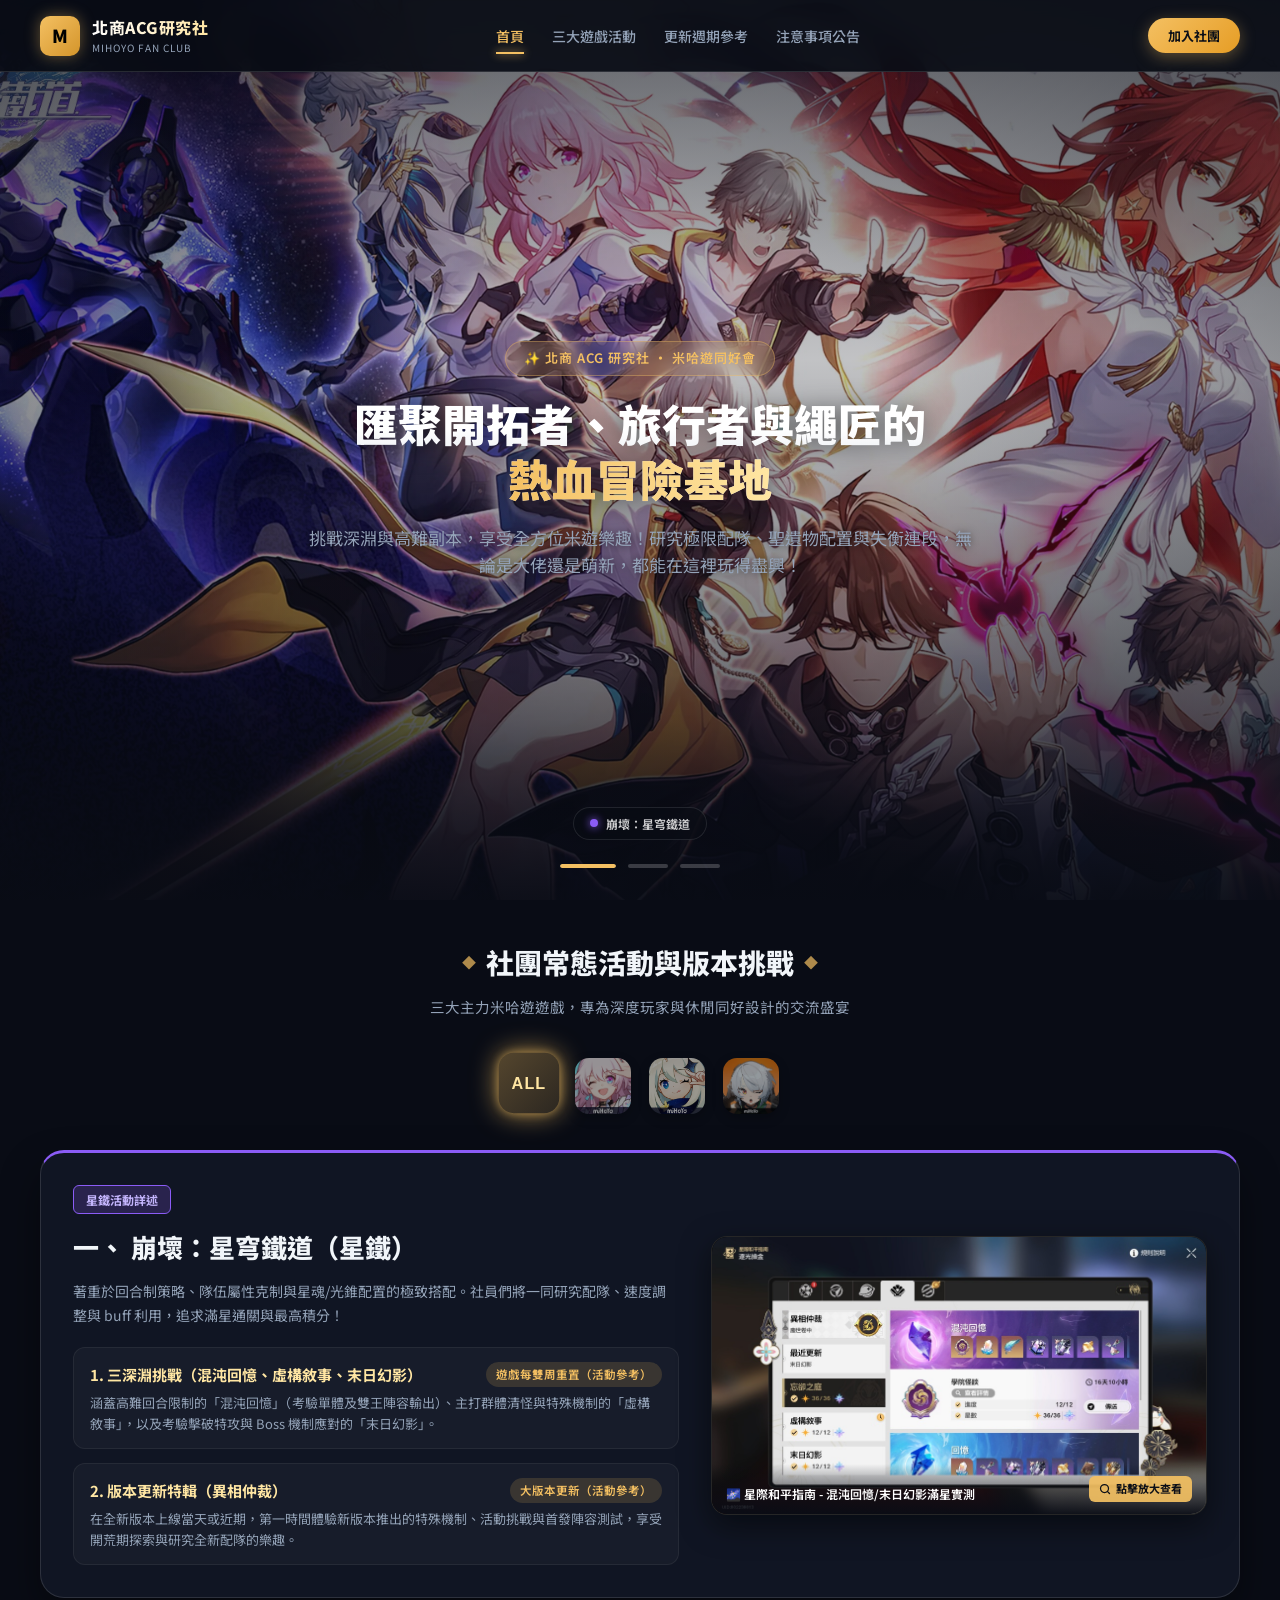
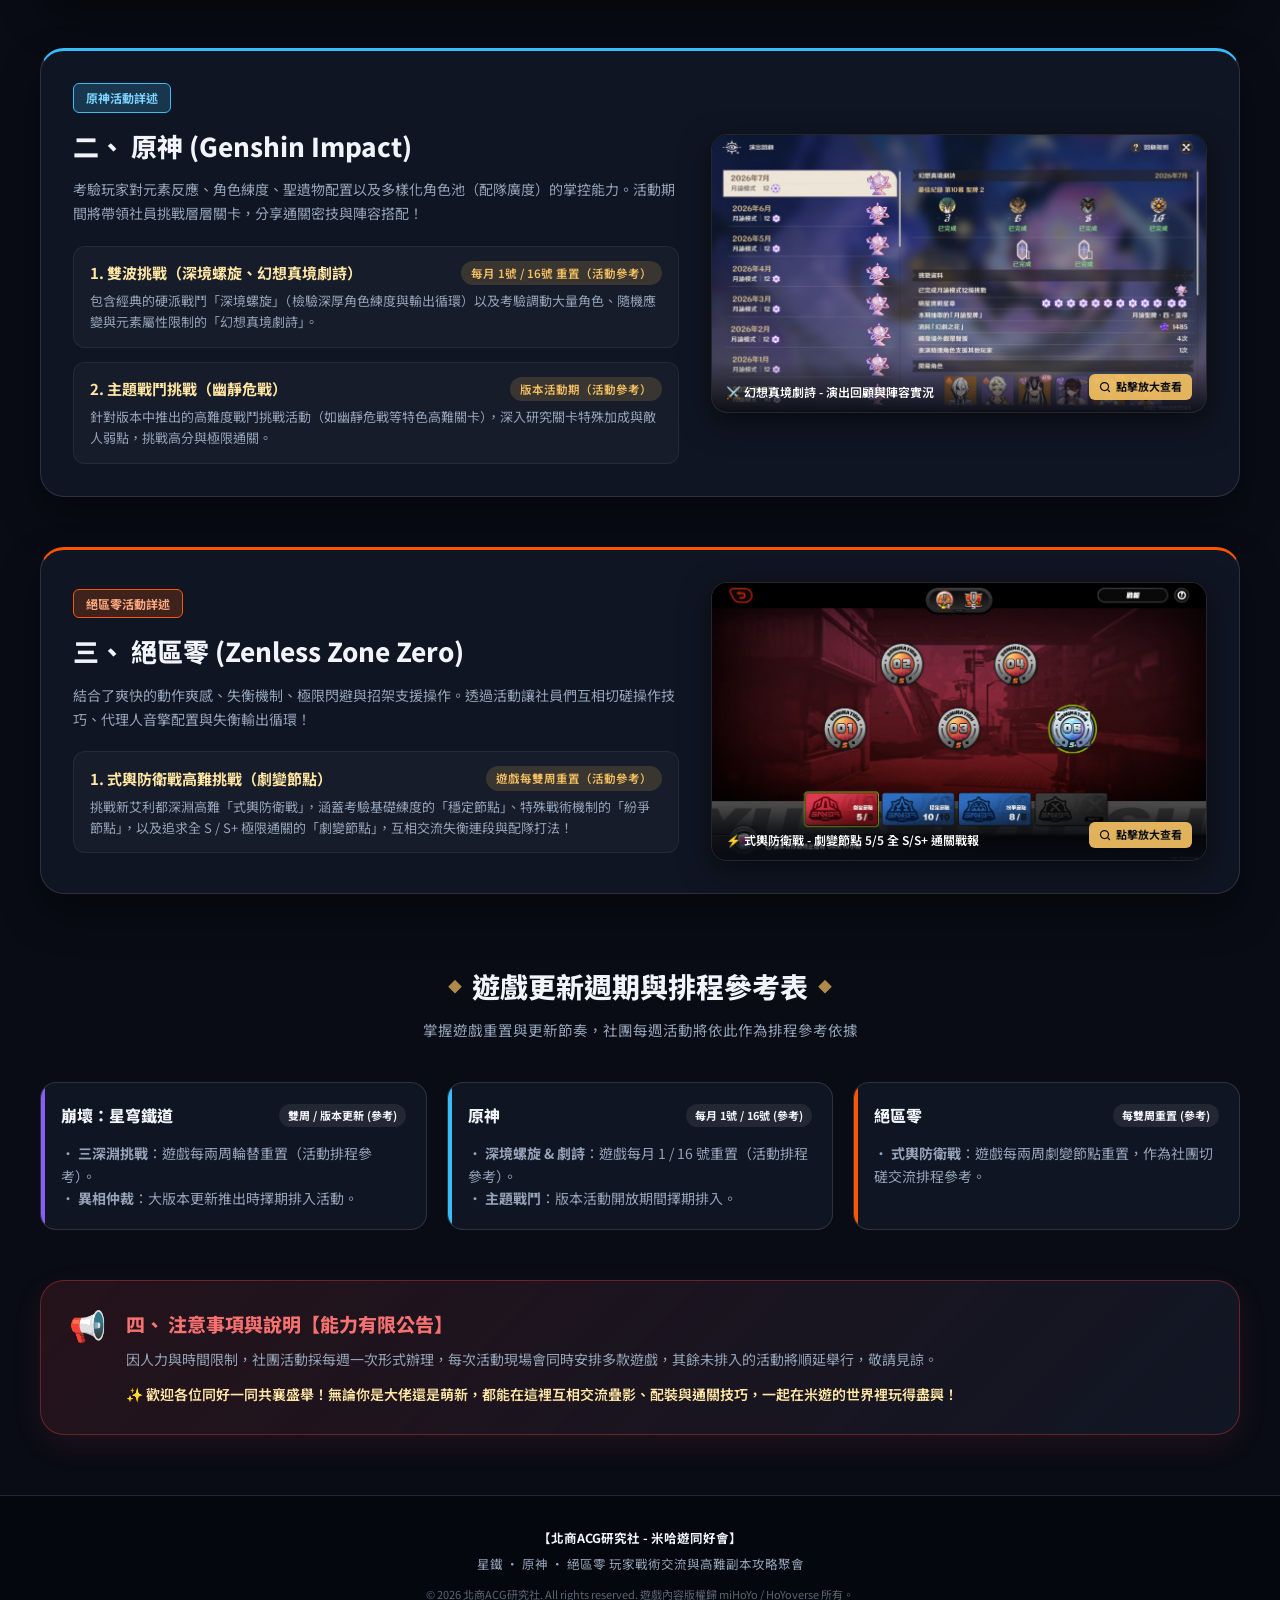
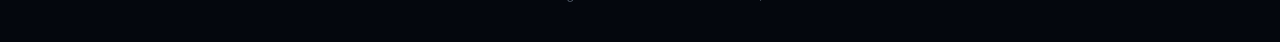
==== commit 9f1cfc67: "Add files via upload" ====
--- a/index.html
+++ b/index.html
@@ -13,7 +13,14 @@
   <link rel="preconnect" href="https://fonts.gstatic.com" crossorigin>
   <link href="https://fonts.googleapis.com/css2?family=Noto+Sans+TC:wght@400;500;700;900&family=Outfit:wght@600;800;900&display=swap" rel="stylesheet">
   <!-- Stylesheet -->
-  <link rel="stylesheet" href="./style.css?v=2.3">
+  <link rel="stylesheet" href="./style.css?v=2.4">
+  <script>
+    // 強制禁止手機/電腦瀏覽器還原舊的捲動位置，確保每次開啟網頁都在最頂端（Hero 橫幅主視覺）
+    if ('scrollRestoration' in history) {
+      history.scrollRestoration = 'manual';
+    }
+    window.scrollTo(0, 0);
+  </script>
 </head>
 <body>
 
@@ -356,6 +363,6 @@
   </footer>
 
   <!-- Script -->
-  <script src="./script.js?v=2.3"></script>
+  <script src="./script.js?v=2.4"></script>
 </body>
 </html>
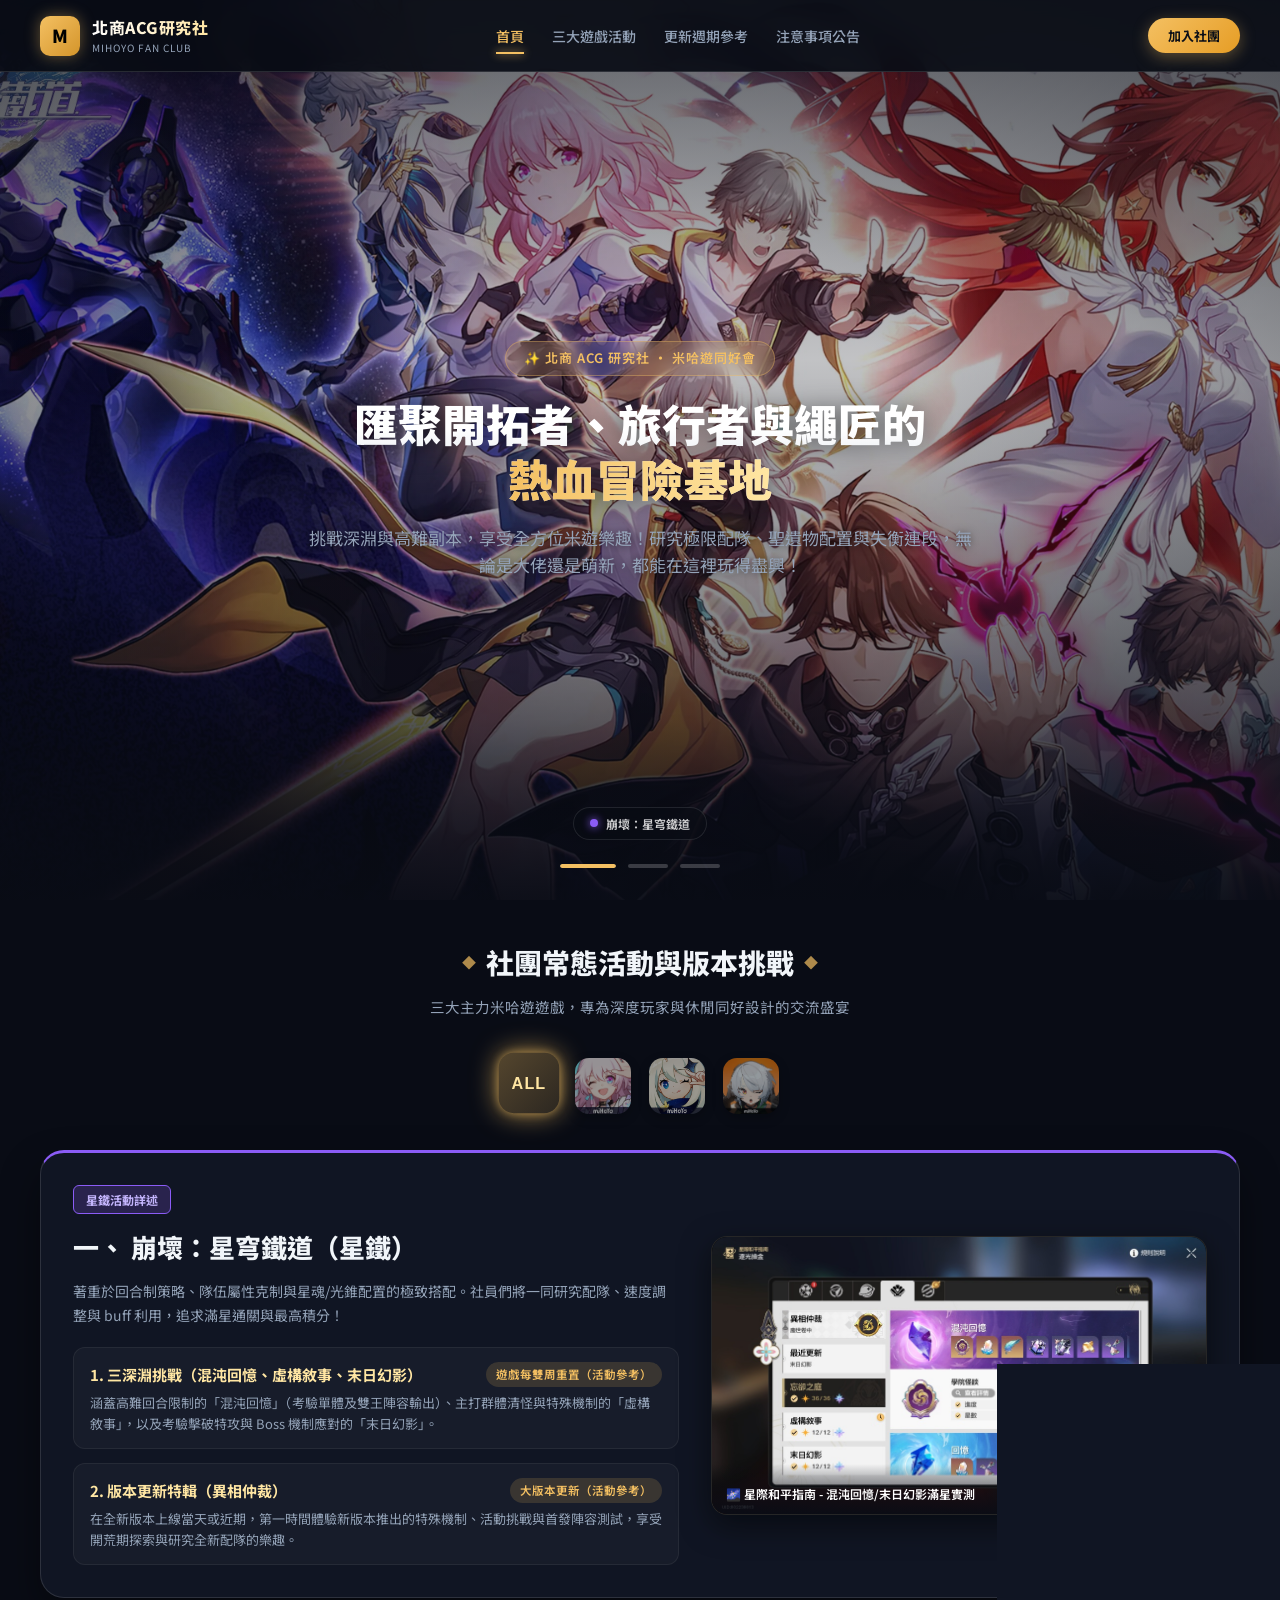
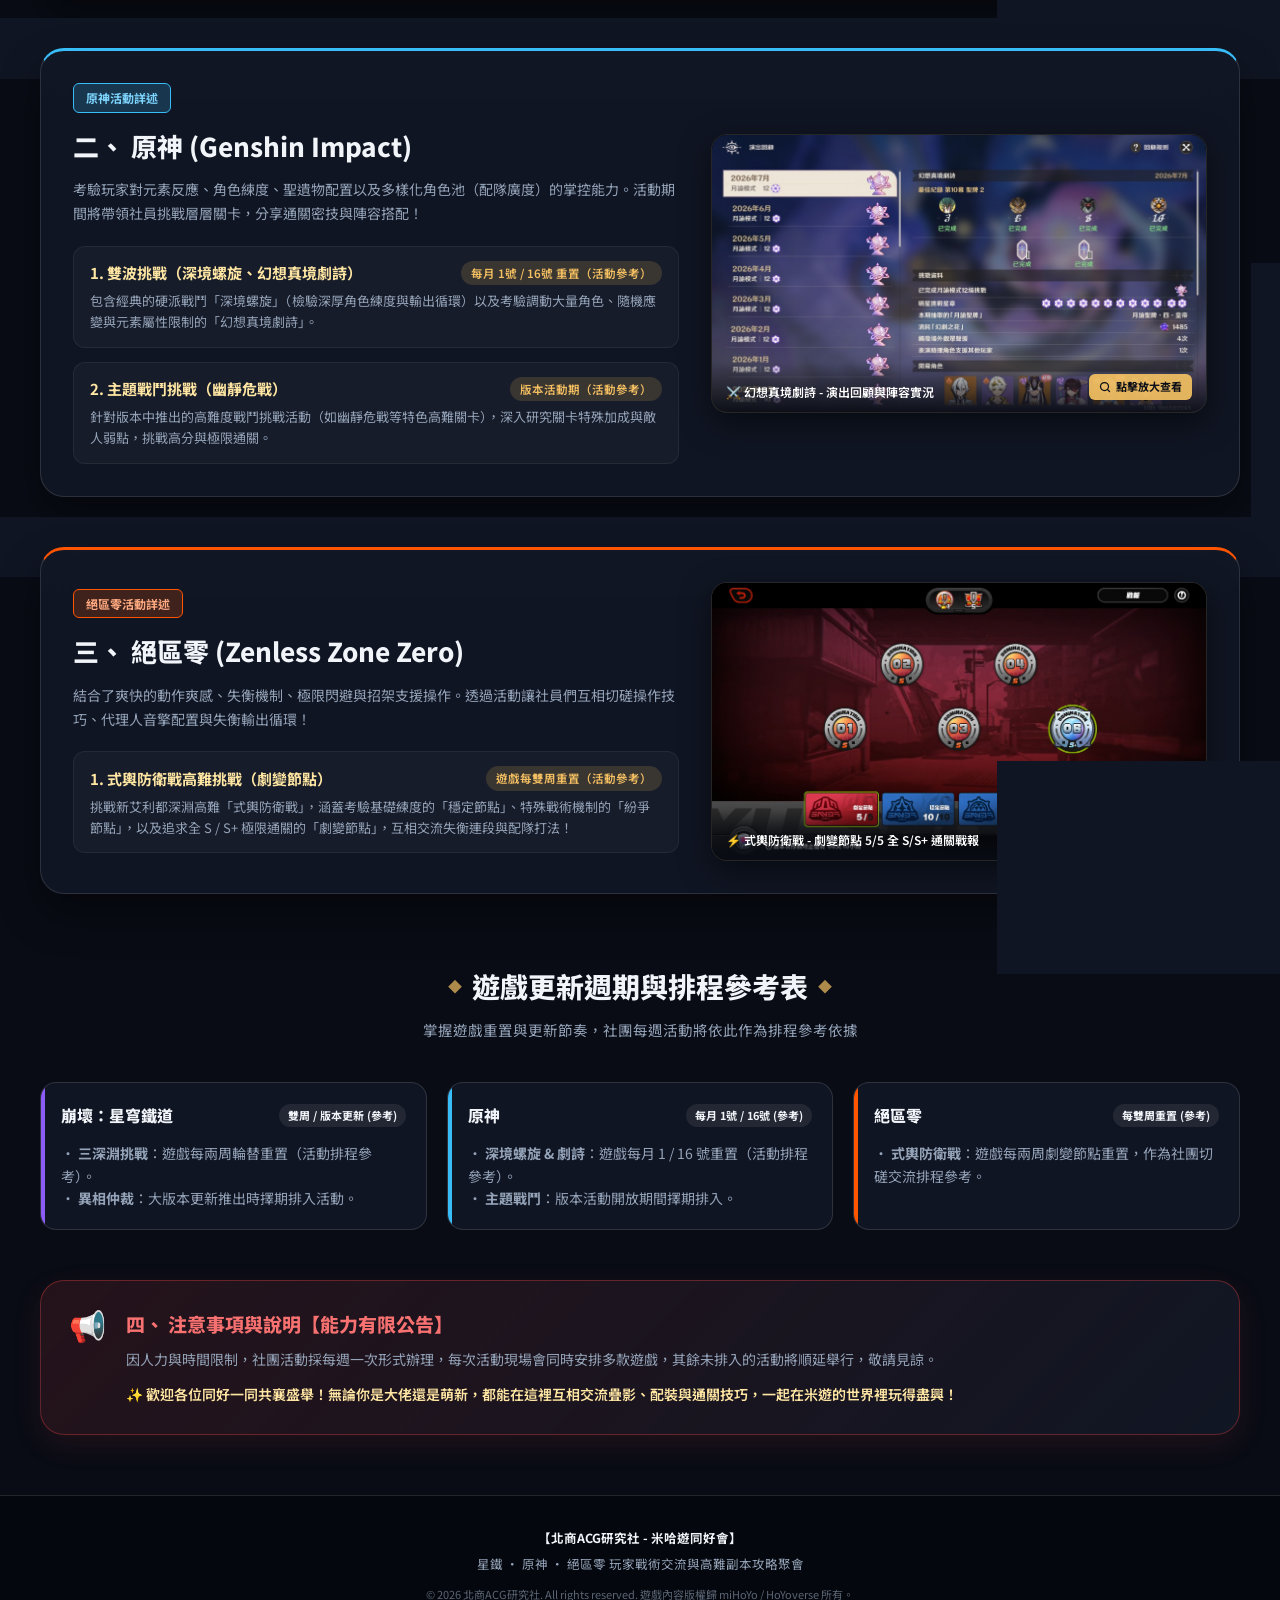
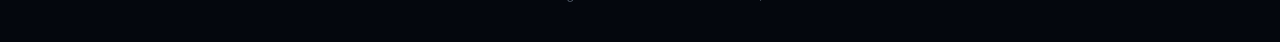
==== commit abee1a8e: "Add files via upload" ====
--- a/index.html
+++ b/index.html
@@ -13,7 +13,7 @@
   <link rel="preconnect" href="https://fonts.gstatic.com" crossorigin>
   <link href="https://fonts.googleapis.com/css2?family=Noto+Sans+TC:wght@400;500;700;900&family=Outfit:wght@600;800;900&display=swap" rel="stylesheet">
   <!-- Stylesheet -->
-  <link rel="stylesheet" href="./style.css?v=2.4">
+  <link rel="stylesheet" href="./style.css?v=2.6">
   <script>
     // 強制禁止手機/電腦瀏覽器還原舊的捲動位置，確保每次開啟網頁都在最頂端（Hero 橫幅主視覺）
     if ('scrollRestoration' in history) {
--- a/style.css
+++ b/style.css
@@ -36,6 +36,7 @@
   margin: 0;
   padding: 0;
   box-sizing: border-box;
+  -webkit-tap-highlight-color: transparent;
 }
 
 html {
@@ -269,6 +270,12 @@
   cursor: pointer;
   user-select: none;
   -webkit-user-select: none;
+  -webkit-touch-callout: none;
+  -webkit-tap-highlight-color: transparent;
+}
+
+.hero-section * {
+  -webkit-tap-highlight-color: transparent;
 }
 
 /* Slideshow Container */
@@ -1207,6 +1214,10 @@
     display: flex;
     flex-direction: column;
     justify-content: flex-end; /* 將文字移至畫面下方，把上方寬敞空間完整留給人物主體！ */
+    -webkit-tap-highlight-color: transparent;
+    -webkit-touch-callout: none;
+    user-select: none;
+    -webkit-user-select: none;
   }
 
   .hero-slideshow {
@@ -1275,7 +1286,8 @@
     font-size: 24px;
     line-height: 1.3;
     margin-bottom: 8px;
-    text-shadow: 0 2px 14px rgba(0, 0, 0, 0.95), 0 0 25px rgba(0, 0, 0, 0.85);
+    text-shadow: none;
+    filter: drop-shadow(0 2px 8px rgba(0, 0, 0, 0.65));
   }
 
   .hero-desc {
@@ -1285,7 +1297,8 @@
     max-width: 95%;
     margin-left: auto;
     margin-right: auto;
-    text-shadow: 0 2px 10px rgba(0, 0, 0, 0.95);
+    color: #e2e8f0;
+    text-shadow: 0 1px 4px rgba(0, 0, 0, 0.7);
   }
 
   .slide-arrow {
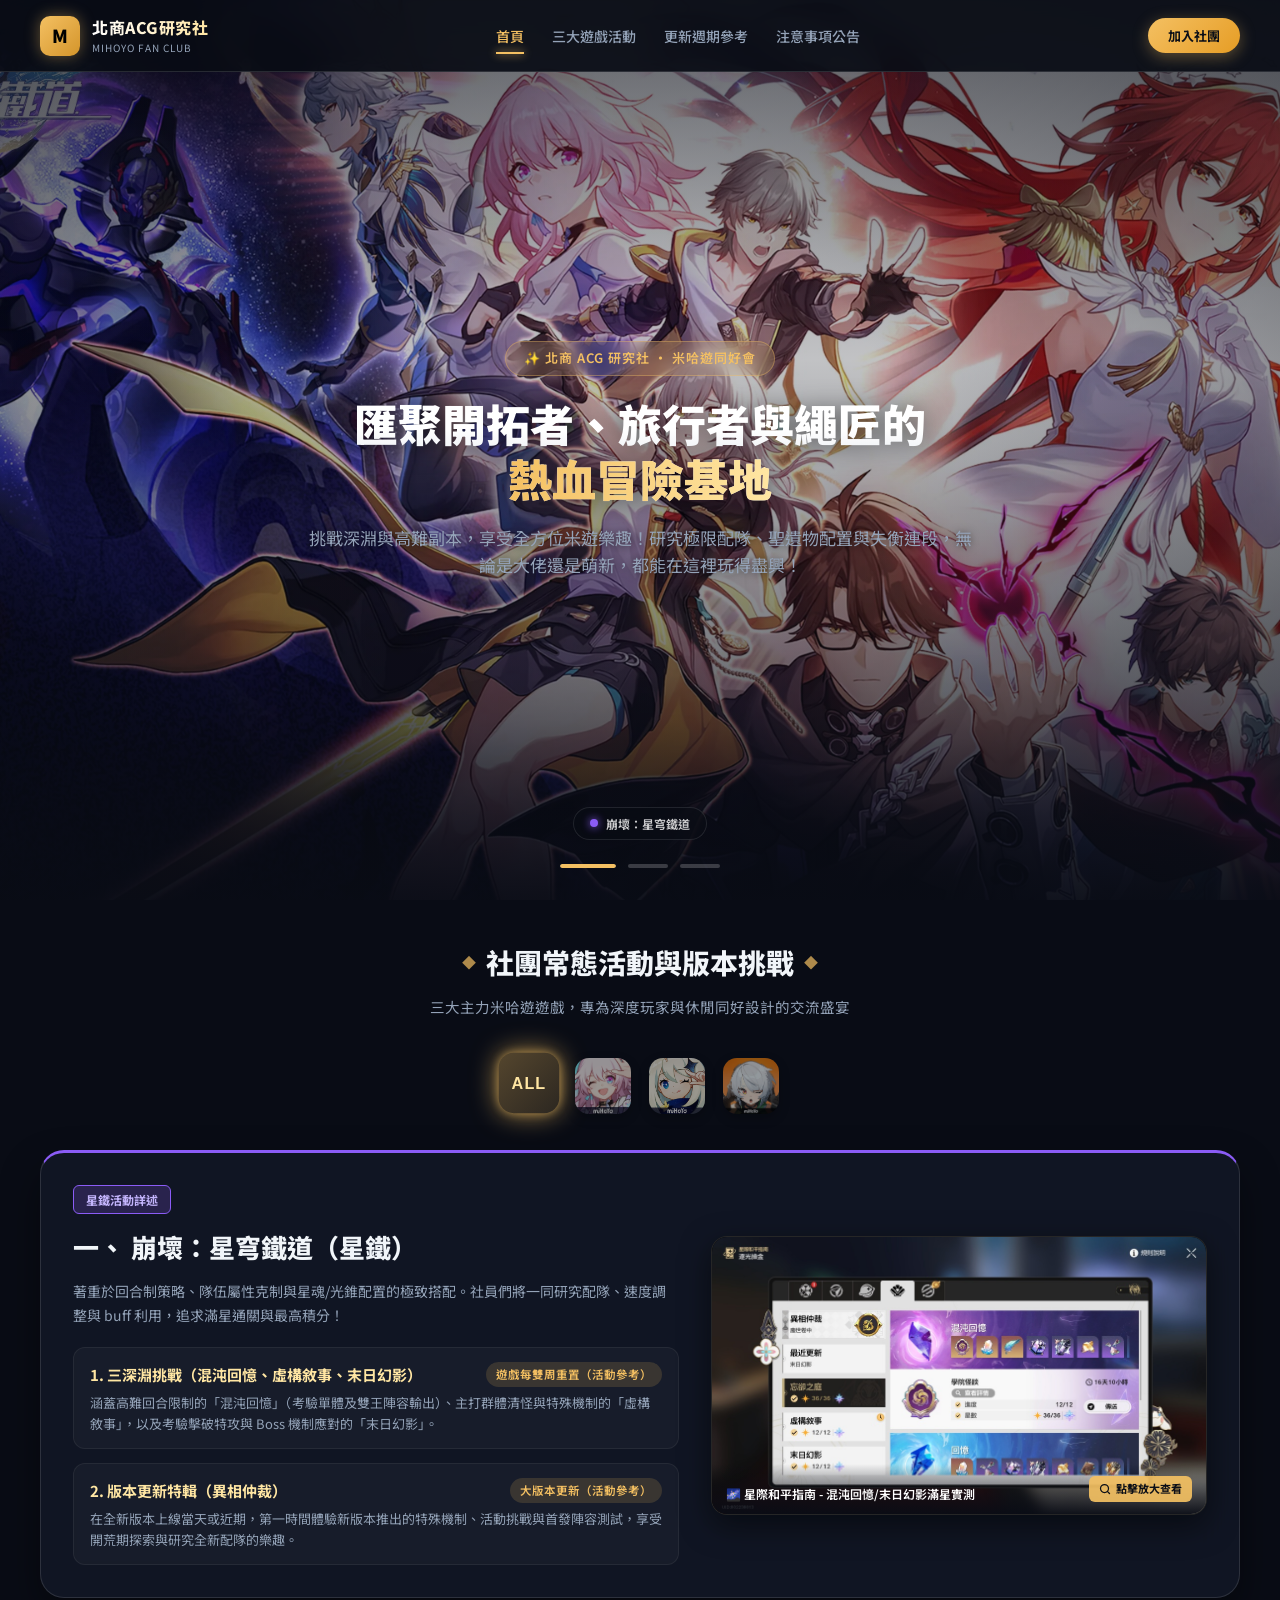
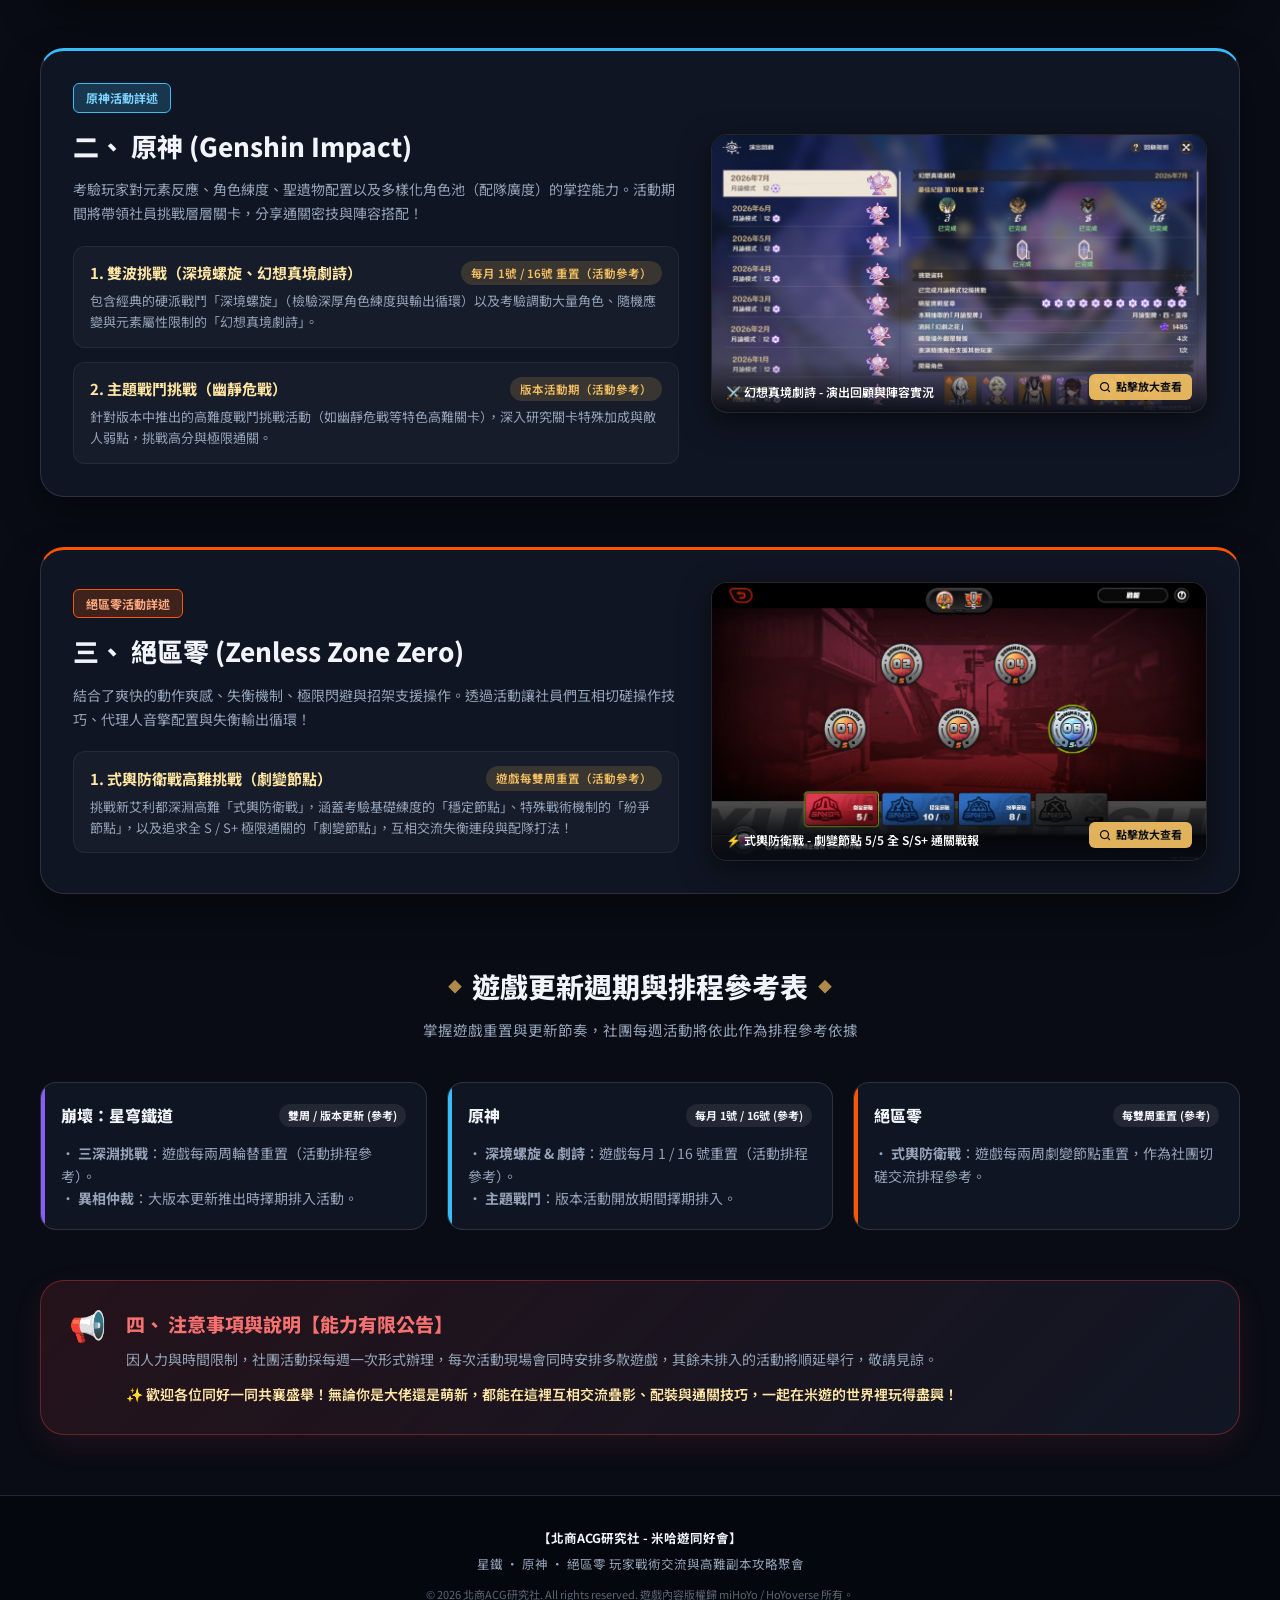
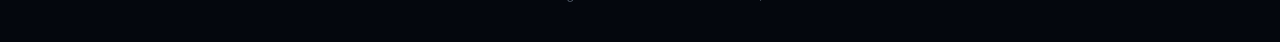
==== commit 43cc6a69: "Add files via upload" ====
--- a/index.html
+++ b/index.html
@@ -13,7 +13,7 @@
   <link rel="preconnect" href="https://fonts.gstatic.com" crossorigin>
   <link href="https://fonts.googleapis.com/css2?family=Noto+Sans+TC:wght@400;500;700;900&family=Outfit:wght@600;800;900&display=swap" rel="stylesheet">
   <!-- Stylesheet -->
-  <link rel="stylesheet" href="./style.css?v=2.6">
+  <link rel="stylesheet" href="./style.css?v=2.7">
   <script>
     // 強制禁止手機/電腦瀏覽器還原舊的捲動位置，確保每次開啟網頁都在最頂端（Hero 橫幅主視覺）
     if ('scrollRestoration' in history) {
--- a/style.css
+++ b/style.css
@@ -1399,14 +1399,33 @@
     font-size: 13px;
   }
 
-  /* Tabs Mobile */
+  /* Tabs Mobile - 四個切換按鈕等距離排列 */
   .game-tabs-nav {
-    gap: 8px;
+    display: flex;
+    justify-content: center;
+    align-items: center;
+    gap: 16px;
+    flex-wrap: nowrap;
   }
 
   .tab-btn {
-    padding: 9px 15px;
-    font-size: 13px;
-    border-radius: 10px;
-  }
-}
+    padding: 0;
+    width: 52px;
+    height: 52px;
+    flex-shrink: 0;
+    border-radius: 13px;
+  }
+
+  .tab-btn[data-game="all"] {
+    width: 52px;
+    height: 52px;
+    border-radius: 13px;
+    font-size: 14px;
+  }
+
+  .tab-icon-img {
+    width: 52px;
+    height: 52px;
+    border-radius: 13px;
+  }
+}
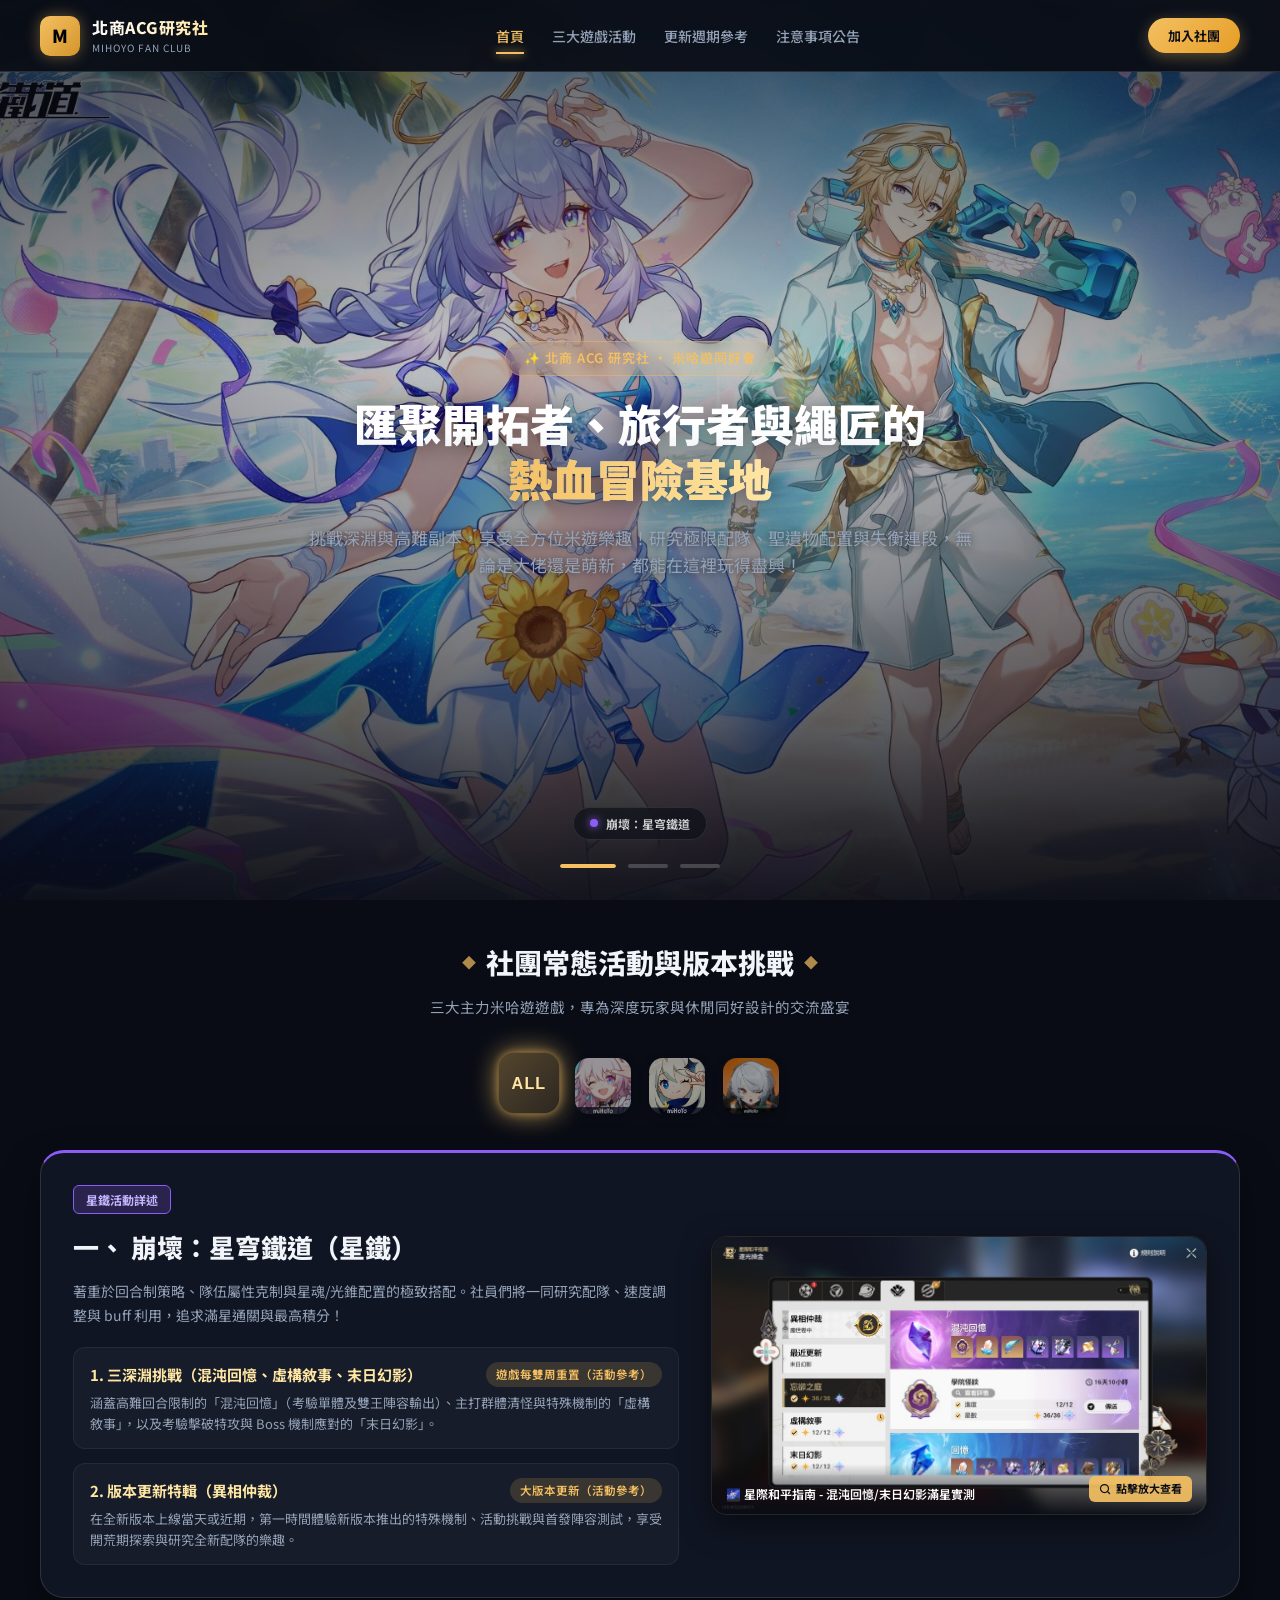
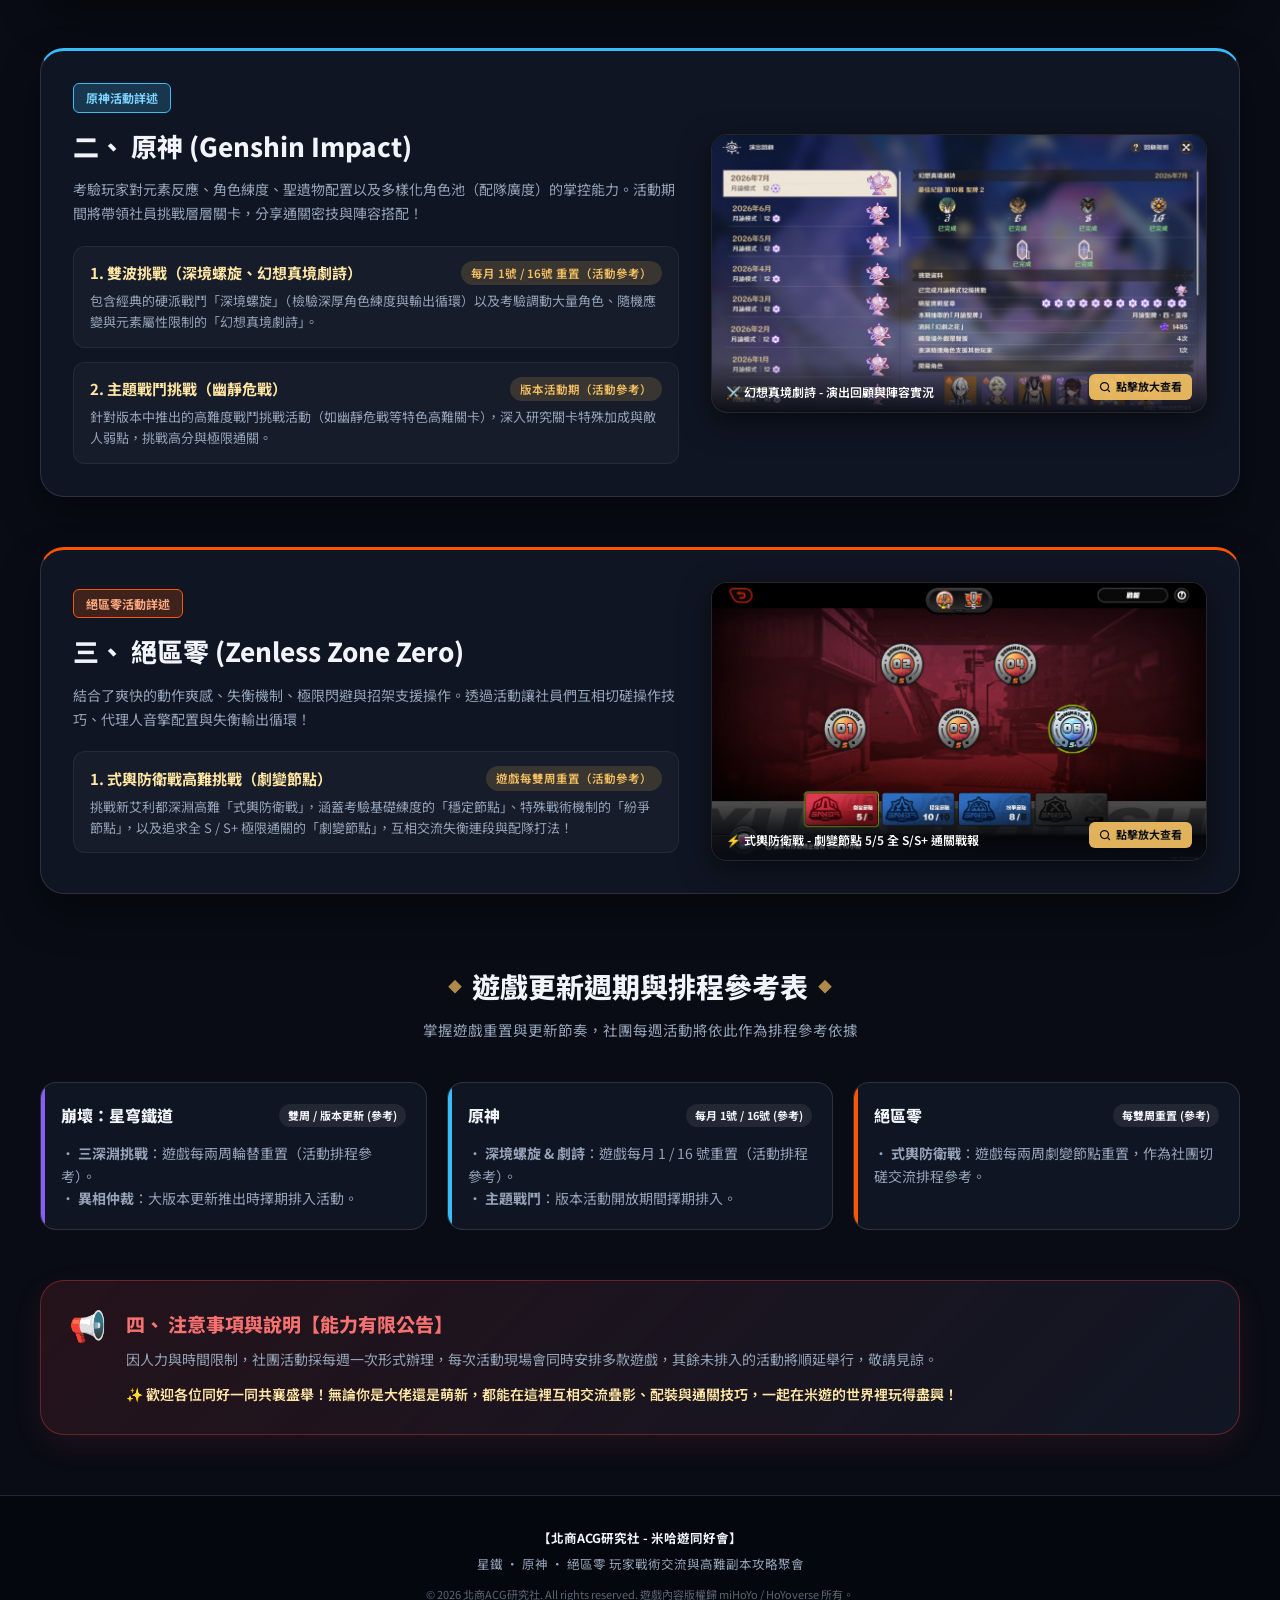
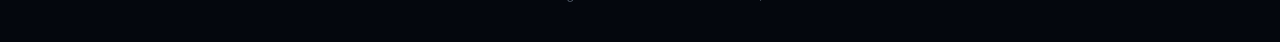
==== commit e7567e01: "Add files via upload" ====
--- a/index.html
+++ b/index.html
@@ -13,7 +13,7 @@
   <link rel="preconnect" href="https://fonts.gstatic.com" crossorigin>
   <link href="https://fonts.googleapis.com/css2?family=Noto+Sans+TC:wght@400;500;700;900&family=Outfit:wght@600;800;900&display=swap" rel="stylesheet">
   <!-- Stylesheet -->
-  <link rel="stylesheet" href="./style.css?v=2.7">
+  <link rel="stylesheet" href="./style.css?v=3.0">
   <script>
     // 強制禁止手機/電腦瀏覽器還原舊的捲動位置，確保每次開啟網頁都在最頂端（Hero 橫幅主視覺）
     if ('scrollRestoration' in history) {
@@ -82,13 +82,13 @@
   <section id="hero" class="hero-section">
     <!-- Slideshow Background Layer -->
     <div class="hero-slideshow">
-      <div class="hero-slide slide-hsr active" style="background-image: url('./images/slide-hsr.webp');">
+      <div class="hero-slide slide-hsr active" style="background-image: url('./images/slide-hsr.webp?v=3.0');">
         <div class="slide-overlay"></div>
       </div>
-      <div class="hero-slide slide-genshin" style="background-image: url('./images/slide-genshin.jpg');">
+      <div class="hero-slide slide-genshin" style="background-image: url('./images/slide-genshin.webp?v=3.0');">
         <div class="slide-overlay"></div>
       </div>
-      <div class="hero-slide slide-zzz" style="background-image: url('./images/slide-zzz.jpg');">
+      <div class="hero-slide slide-zzz" style="background-image: url('./images/slide-zzz.jpg?v=3.0');">
         <div class="slide-overlay"></div>
       </div>
     </div>
